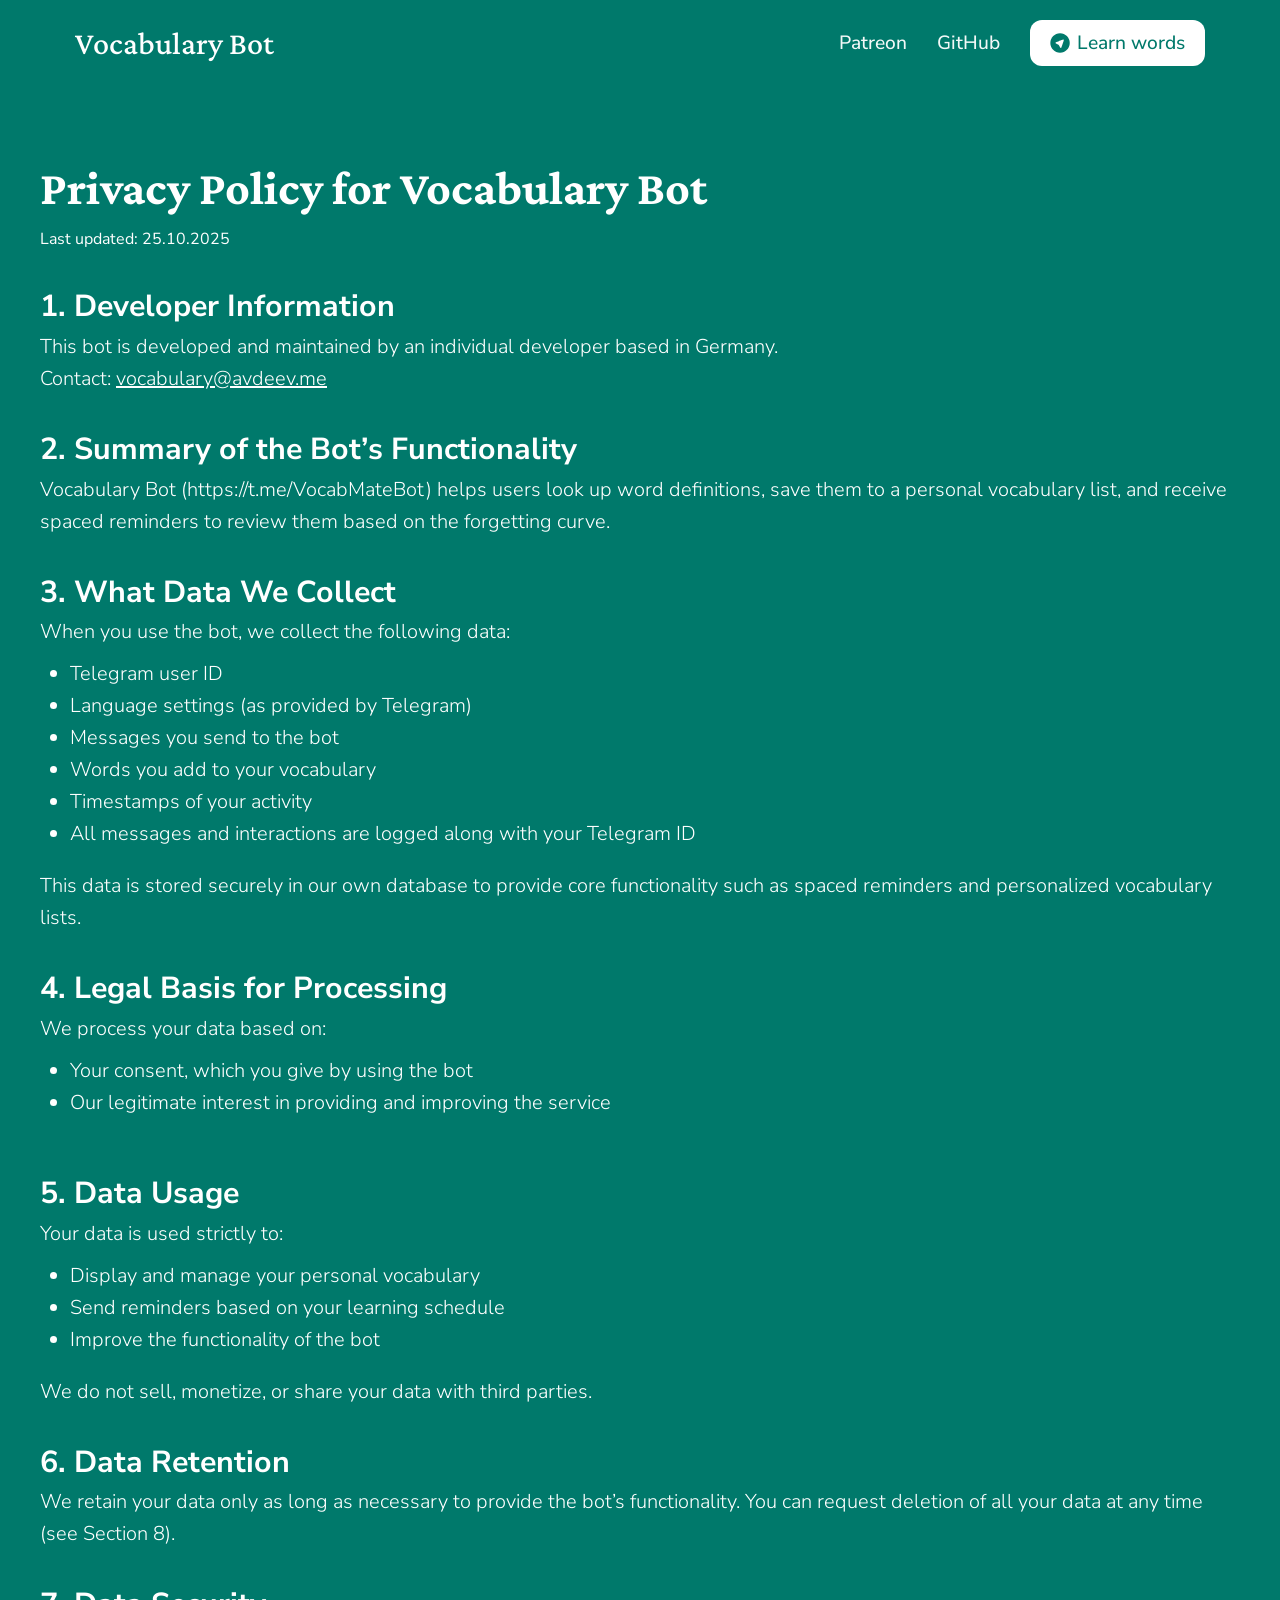
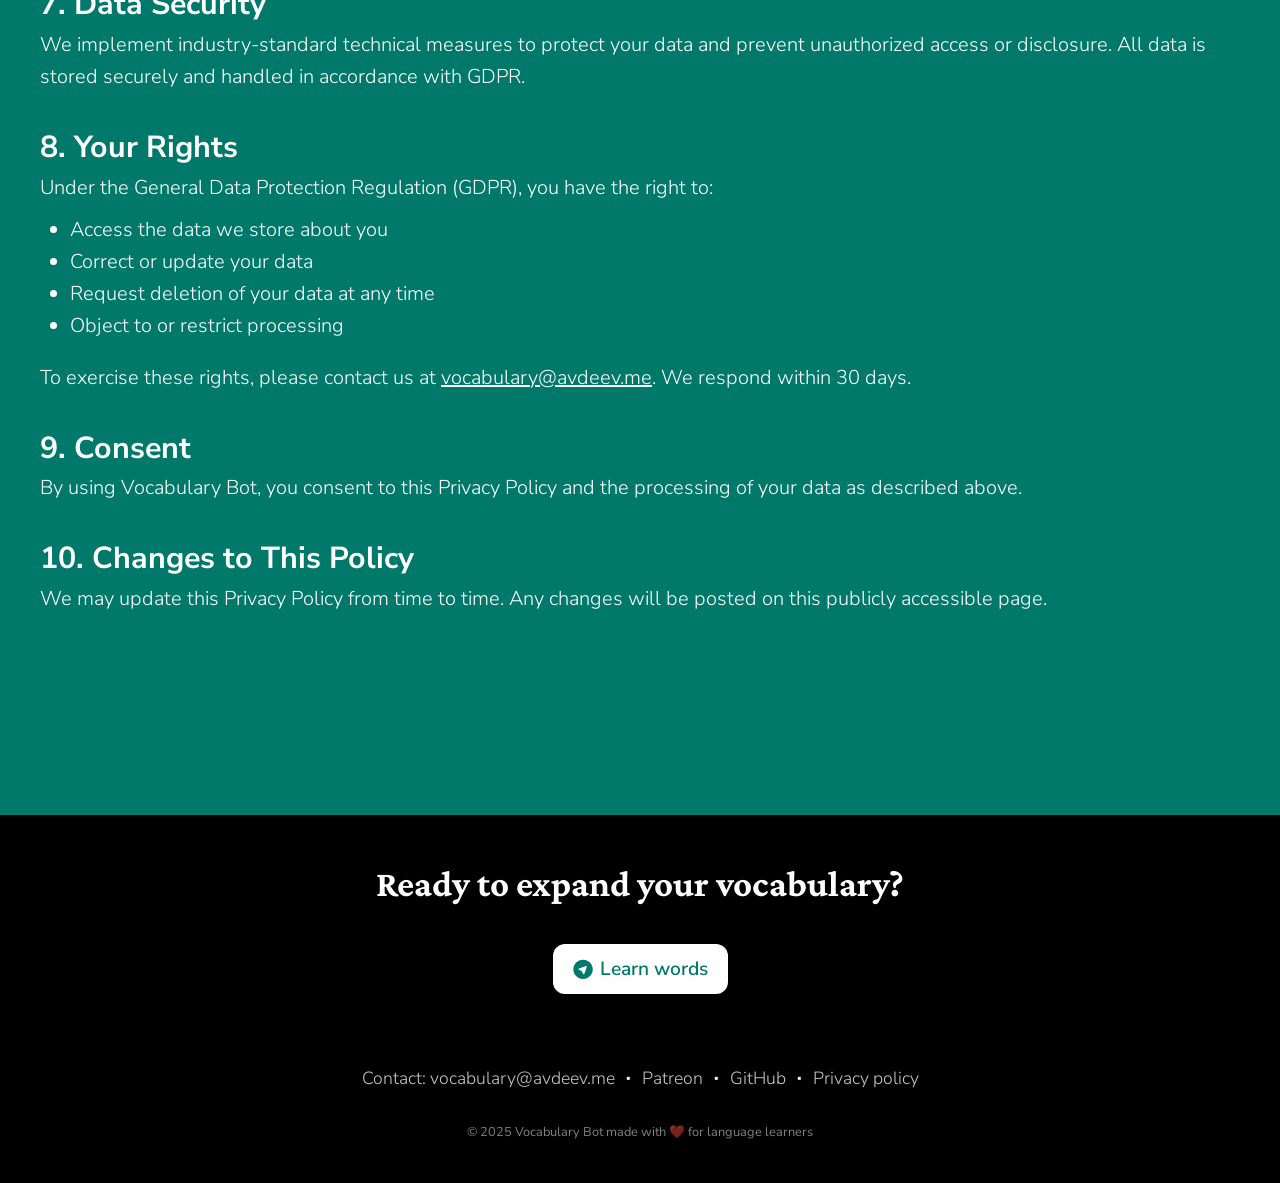
==== src/web/policy.html @ a7b0a9c4 "New landing page" ====
<!DOCTYPE html>
<html lang="en">
<head>
    <meta charset="UTF-8">
    <meta name="viewport" content="width=device-width, initial-scale=1.0">
    <title>Privacy policy – Vocabulary Bot</title>

    <link rel="icon" href="https://avdeev.me/static/icons/vocabulary.svg" type="image/svg+xml">
    <link rel="preconnect" href="https://fonts.googleapis.com">
    <link rel="preconnect" href="https://fonts.gstatic.com" crossorigin>
    <link href="https://fonts.googleapis.com/css2?family=Crimson+Pro:ital,wght@0,200..900;1,200..900&family=Nunito+Sans:ital,opsz,wght@0,6..12,200..1000;1,6..12,200..1000&display=swap" rel="stylesheet">
    <link rel="stylesheet" href="static/styles.css">
</head>
<body>
    <!-- Navigation -->
    <nav class="navbar">
        <div class="logo">
            <a href="/vocabulary">Vocabulary Bot</a>
        </div>
        <div class="nav-links">
            <a href="https://www.patreon.com/c/vocabmatebot/membership" target="_blank">Patreon</a>
            <a href="https://github.com/nickavdeev/vocabulary" target="_blank">GitHub</a>
            <a href="https://t.me/VocabMateBot" target="_blank" class="learn-words-btn">
                <svg width="20px" viewBox="0 0 75 75" fill="none" xmlns="http://www.w3.org/2000/svg">
                    <path d="M74.0369 37.4724C74.0369 57.5738 57.7414 73.8693 37.64 73.8693C17.5385 73.8693 1.24302 57.5738 1.24302 37.4724C1.24302 17.3709 17.5385 1.07544 37.64 1.07544C57.7414 1.07544 74.0369 17.3709 74.0369 37.4724Z" fill="#00796B"/>
                    <path d="M45.6774 45.7869C46.7972 42.7265 50.8973 31.0879 51.5556 28.0354C52.2999 24.5841 50.7418 24.2471 47.1978 25.4047C43.6539 26.5623 34.5653 29.9309 33.0356 30.4739C31.5059 31.0168 24.0586 33.5198 22.5146 34.2667C19.3609 35.9582 20.8951 38.5397 24.4206 39.8801C34.958 44.9381 31.9659 42.3607 36.6703 51.7198C37.6385 54.1107 39.9213 58.1832 42.1077 55.1048C43.2571 53.3539 44.7968 48.1936 45.6774 45.7869Z" fill="white"/>
                </svg>
                Learn words
            </a>
        </div>
    </nav>

    <!-- Main Content -->
    <div class="container policy">
        <h1>Privacy Policy for Vocabulary Bot</h1>
        <span>Last updated: 25.10.2025</span>

        <h2>1. Developer Information</h2>
        <p>This bot is developed and maintained by an individual developer based in Germany.
            <br>Contact: <a href="mailto:vocabulary@avdeev.me" target="_blank">vocabulary@avdeev.me</a>
        </p>

        <h2>2. Summary of the Bot’s Functionality</h2>
        <p>Vocabulary Bot (https://t.me/VocabMateBot) helps users look up word definitions, save them to a personal vocabulary list, and receive spaced reminders to review them based on the forgetting curve.</p>

        <h2>3. What Data We Collect</h2>
        <p>When you use the bot, we collect the following data:</p>
        <ul>
            <li>Telegram user ID</li>
            <li>Language settings (as provided by Telegram)</li>
            <li>Messages you send to the bot</li>
            <li>Words you add to your vocabulary</li>
            <li>Timestamps of your activity</li>
            <li>All messages and interactions are logged along with your Telegram ID</li>
        </ul>
        <p>This data is stored securely in our own database to provide core functionality such as spaced reminders and personalized vocabulary lists.</p>

        <h2>4. Legal Basis for Processing</h2>
        <p>We process your data based on:</p>
        <ul>
            <li>Your consent, which you give by using the bot</li>
            <li>Our legitimate interest in providing and improving the service</li>
        </ul>

        <h2>5. Data Usage</h2>
        <p>Your data is used strictly to:</p>
        <ul>
            <li>Display and manage your personal vocabulary</li>
            <li>Send reminders based on your learning schedule</li>
            <li>Improve the functionality of the bot</li>
        </ul>
        <p>We do not sell, monetize, or share your data with third parties.</p>

        <h2>6. Data Retention</h2>
        <p>We retain your data only as long as necessary to provide the bot’s functionality.
        You can request deletion of all your data at any time (see Section 8).</p>

        <h2>7. Data Security</h2>
        <p>We implement industry-standard technical measures to protect your data and prevent unauthorized access or disclosure. All data is stored securely and handled in accordance with GDPR.</p>

        <h2>8. Your Rights</h2>
        <p>Under the General Data Protection Regulation (GDPR), you have the right to:</p>
        <ul>
            <li>Access the data we store about you</li>
            <li>Correct or update your data</li>
            <li>Request deletion of your data at any time</li>
            <li>Object to or restrict processing</li>
        </ul>
        <p>To exercise these rights, please contact us at <a href="mailto:vocabulary@avdeev.me" target="_blank">vocabulary@avdeev.me</a>. We respond within 30 days.</p>

        <h2>9. Consent</h2>
        <p>By using Vocabulary Bot, you consent to this Privacy Policy and the processing of your data as described above.</p>

        <h2>10. Changes to This Policy</h2>
        <p>We may update this Privacy Policy from time to time. Any changes will be posted on this publicly accessible page.</p>
    </div>

    <!-- Footer -->
    <div class="footer">
        <div class="container">
            <h2 class="footer-cta">Ready to expand your vocabulary?</h2>
            <div>
                <a href="https://t.me/VocabMateBot" target="_blank" class="learn-words-btn">
                    <svg width="20px" viewBox="0 0 75 75" fill="none" xmlns="http://www.w3.org/2000/svg">
                        <path d="M74.0369 37.4724C74.0369 57.5738 57.7414 73.8693 37.64 73.8693C17.5385 73.8693 1.24302 57.5738 1.24302 37.4724C1.24302 17.3709 17.5385 1.07544 37.64 1.07544C57.7414 1.07544 74.0369 17.3709 74.0369 37.4724Z" fill="#00796B"/>
                        <path d="M45.6774 45.7869C46.7972 42.7265 50.8973 31.0879 51.5556 28.0354C52.2999 24.5841 50.7418 24.2471 47.1978 25.4047C43.6539 26.5623 34.5653 29.9309 33.0356 30.4739C31.5059 31.0168 24.0586 33.5198 22.5146 34.2667C19.3609 35.9582 20.8951 38.5397 24.4206 39.8801C34.958 44.9381 31.9659 42.3607 36.6703 51.7198C37.6385 54.1107 39.9213 58.1832 42.1077 55.1048C43.2571 53.3539 44.7968 48.1936 45.6774 45.7869Z" fill="white"/>
                    </svg>
                    Learn words
                </a>
            </div>

            <div class="footer-links">
                <a href="mailto:vocabulary@avdeev.me" target="_blank">Contact: vocabulary@avdeev.me</a>
                <span>·</span>
                <a href="https://www.patreon.com/c/vocabmatebot/membership" target="_blank">Patreon</a>
                <span>·</span>
                <a href="https://github.com/nickavdeev/vocabulary" target="_blank">GitHub</a>
                <span>·</span>
                <a href="/vocabulary/policy" target="_blank">Privacy policy</a>
            </div>

            <p class="copyright">
                © 2025 Vocabulary Bot made with ❤️ for language learners
            </p>
        </div>
    </div>
</body>
</html>
---- src/web/static/styles.css ----
:root {
    --main: #00796B;
    --primary-font-family: "Crimson Pro";
    --secondary-font-family: "Nunito Sans";
}

* {
    margin: 0;
    padding: 0;
    box-sizing: border-box;
    outline: none;
}

body {
    background: var(--main);
}

.container {
    line-height: 1.6;
    color: white;
    z-index: 1;
}

h1 {
    font-family: var(--primary-font-family), sans-serif;
}

/* Navigation Styles */
.navbar {
    background: var(--main);
    color: white;
    display: flex;
    justify-content: space-between;
    align-items: center;
    margin: 0 auto;
    padding: 20px 75px;
    z-index: 10;
    position: fixed;
    width: 100%;
    top: 0;
}

.logo {
    font-size: 2rem;
    font-weight: 500;
    font-family: var(--primary-font-family), sans-serif;
}

.logo a {
    text-decoration: none;
    color: white;
}

.nav-links {
    display: flex;
    font-family: var(--secondary-font-family), serif;
    gap: 30px;
    font-size: 1.2rem;
    align-items: center;
}

.nav-links a {
    color: rgba(255,255,255,0.95);
    text-decoration: none;
    font-weight: 500;
    transition: color 0.3s ease;
}

.nav-links a:hover {
    color: rgba(255, 255, 255, 0.8);
}

.nav-links .learn-words-btn {
    color: var(--main);
    transition: color 0.3s ease;
}
.nav-links .learn-words-btn:hover {
    color: var(--main);
}

.learn-words-btn {
    background: white;
    font-family: var(--secondary-font-family), serif;
    padding: 10px 20px 10px;
    border-radius: 12px;
    color: var(--main);
    font-size: 1.2rem;
    font-weight: 600;
    border: none;
    transition-duration: 0.2s;
    text-decoration: none;
    display: flex;
    max-width: fit-content;
    gap: 7px;
}

.learn-words-btn:hover {
    background: #f6f6f6;
    color: var(--main);
    cursor: pointer;
}

/* Hero Section */
.hero-section {
    background: var(--main);
    min-height: 100vh;
    padding: 10px 20px;
    position: relative;
    overflow: hidden;
}

.hero-section::before {
    content: '';
    position: absolute;
    top: 0;
    left: 0;
    right: 0;
    bottom: 0;
    background: var(--main);
}

.hero-content {
    max-width: 1200px;
    margin: 30px auto 0;
    display: grid;
    grid-template-columns: 1fr 1fr;
    gap: 20px;
    align-items: center;
    padding: 90px 0 20px 0;
    position: relative;
    z-index: 1;
}

.hero-text h1 {
    font-size: 4rem;
    font-weight: bold;
    line-height: 4.6rem;
    margin-bottom: 10px;
}

.hero-text p {
    font-size: 2.4rem;
    font-family: var(--primary-font-family), sans-serif;
    margin-bottom: 80px;
}

.phone-mockup {
    background: rgba(0, 0, 0, 0.3);
    border-radius: 25px;
    padding: 10px;
    max-width: 320px;
    margin: 0 auto;
    box-shadow: 0 20px 60px rgba(0,0,0,0.3);
}

.phone-mockup video {
    border-radius: 15px;
}

/* How It Works Section */
.how-it-works {
    background: var(--main);
    padding: 0 20px;
    text-align: center;
}

.container {
    max-width: 1200px;
    margin: 0 auto;
    width: 100%;
    font-family: var(--secondary-font-family), serif;
}

.how-it-works-title {
    font-size: 4rem;
    font-family: var(--primary-font-family), sans-serif;
    font-weight: bold;
}

.how-it-works-subtitle {
    font-size: 2rem;
    opacity: 0.9;
    margin-bottom: 80px;
}

.features-grid {
    display: grid;
    grid-template-columns: repeat(auto-fit, minmax(250px, 1fr));
    gap: 60px;
    margin-bottom: 100px;
}

.feature {
    text-align: center;
}

.feature-icon {
    width: 100px;
    height: 100px;
    display: flex;
    align-items: center;
    justify-content: center;
    margin: 0 auto 30px;
    font-size: 6rem;
    backdrop-filter: blur(10px);
}

.feature h3 {
    font-size: 2rem;
    font-weight: bold;
    margin-bottom: 10px;
}

.feature p {
    opacity: 0.9;
    font-weight: 300;
    font-size: 1.4rem;
}

/* Science Section */
.science-section {
    text-align: left;
    width: 100%;
    padding: 0 20px;
}

.science-title {
    font-size: 4rem;
    font-weight: bold;
    font-family: var(--primary-font-family), sans-serif;
}

.science-text {
    font-weight: 300;
    font-size: 1.4rem;
    opacity: 0.9;
    max-width: 800px;
}

.science-text a {
    color: white;
    transition-duration: 0.2s;
}

.forgetting-curve {
    padding: 20px 0;
    backdrop-filter: blur(10px);
    position: relative;
}

.chart-explanation {
    text-align: right;
    font-weight: 300;
    font-size: 1.4rem;
    opacity: 0.9;
    position: absolute;
    max-width: 600px;
    right: 0;
}

/* Policy Page Styles */
.policy {
    padding-top: 150px;
}

.policy h1 {
    font-size: 3rem;
}

.policy a {
    color: white;
}

.policy h2 {
    font-size: 1.9rem;
    padding-top: 30px;
}

.policy p, .policy ul {
    font-size: 1.25rem;
    font-weight: 300;
}

.policy ul {
    padding-left: 30px;
    padding-bottom: 20px;
    padding-top: 10px;
}

/* Footer */
.footer {
    font-family: var(--secondary-font-family), serif;
    background: #000;
    margin-top: 200px;
    padding: 40px 20px 40px;
    text-align: center;
}

.footer-cta {
    font-size: 2.3rem;
    font-weight: bold;
    margin-bottom: 30px;
    font-family: var(--primary-font-family), sans-serif;
}

.footer .container {
    display: flex;
    justify-content: center;
    flex-direction: column;
}

.footer .container div {
    width: 100%;
    text-align: center;
    display: flex;
    justify-content: center;
}

.footer-links {
    display: flex;
    justify-content: center;
    gap: 10px;
    margin-top: 60px;
    margin-bottom: 20px;
    flex-wrap: wrap;
}

.footer-links a {
    text-decoration: none;
    font-size: 1.1rem;
    font-weight: 300;
    line-height: 3rem;
    color: rgba(255, 255, 255, 0.78);
}

.footer-links span {
    font-size: 1.8rem;
}

.footer-links a:hover {
    color: white;
}

.copyright {
    font-size: .8rem;
    opacity: 0.5;
}

/* Mobile Responsive */
@media (max-width: 768px) {
    .navbar {
        text-align: center;
        display: flex;
        justify-content: center;
    }

    .hero-content {
        grid-template-columns: 1fr;
        gap: 40px;
        text-align: center;
    }

    .hero-text {
        display: flex;
        flex-direction: column;
    }

    .hero-text div {
        display: flex;
        justify-content: center;
    }

    .hero-text h1 {
        font-size: 2.5rem;
        line-height: 3.2rem;
    }

    .hero-text p {
        font-size: 2rem;
    }

    .phone-mockup {
        box-shadow: none;
    }

    .how-it-works-title {
        line-height: 4rem;
        padding-top: 40px;
    }

    .how-it-works-subtitle {
        font-size: 1.5rem;
        line-height: 2rem;
        padding-top: 20px;
        font-weight: 300;
    }

    .features-grid {
        gap: 40px;
    }

    .nav-links {
        gap: 15px;
    }

    .nav-links a {
        display: none;
    }

    .science-title {
        line-height: 4rem;
        padding-bottom: 20px;
    }

    .forgetting-curve {
        display: none;
    }

    .chart-explanation {
        padding: 20px;
        text-align: left;
    }

    .footer-links {
        gap: 5px;
        flex-direction: column;
    }

    .footer-links span {
        display: none;
    }

    /* Policy page mobile styles */
    .policy {
        padding-left: 20px;
        padding-right: 20px;
    }

    .policy h1 {
        font-size: 2.5rem;
        line-height: 3rem;
    }
}
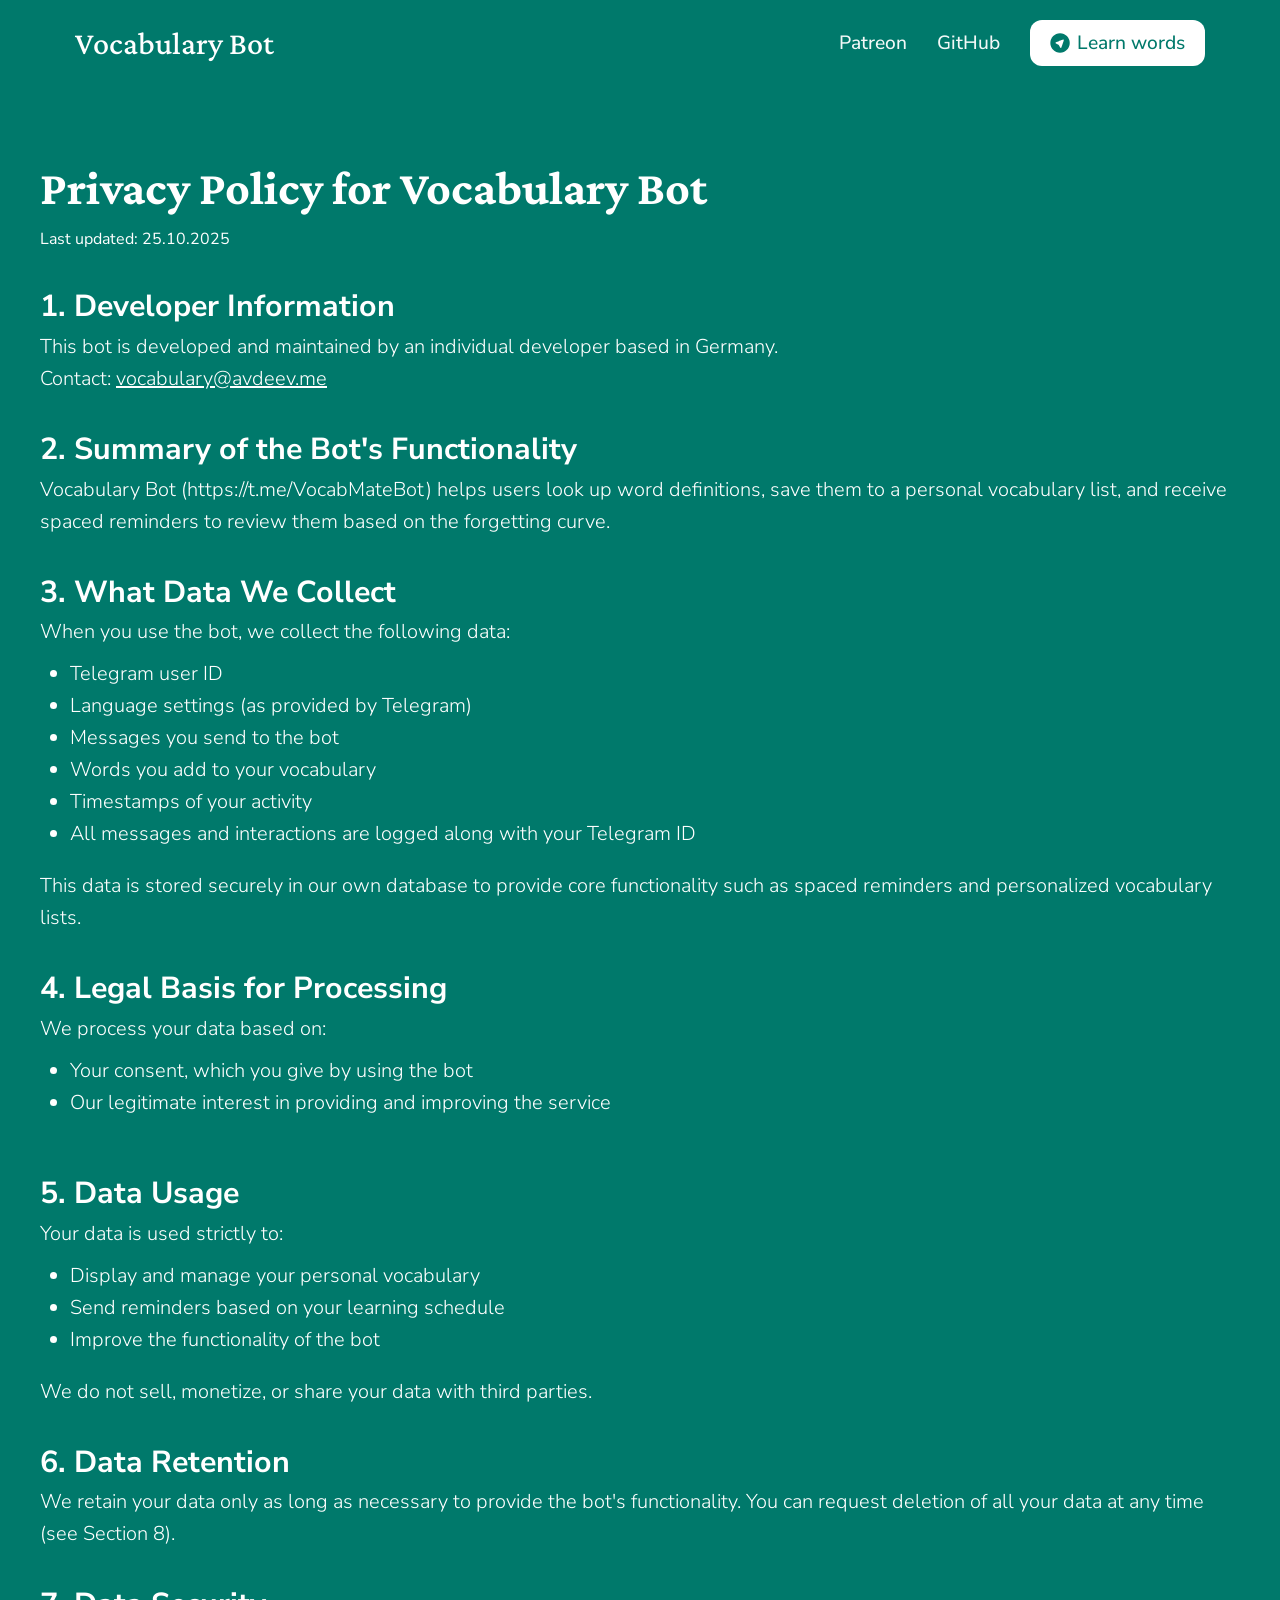
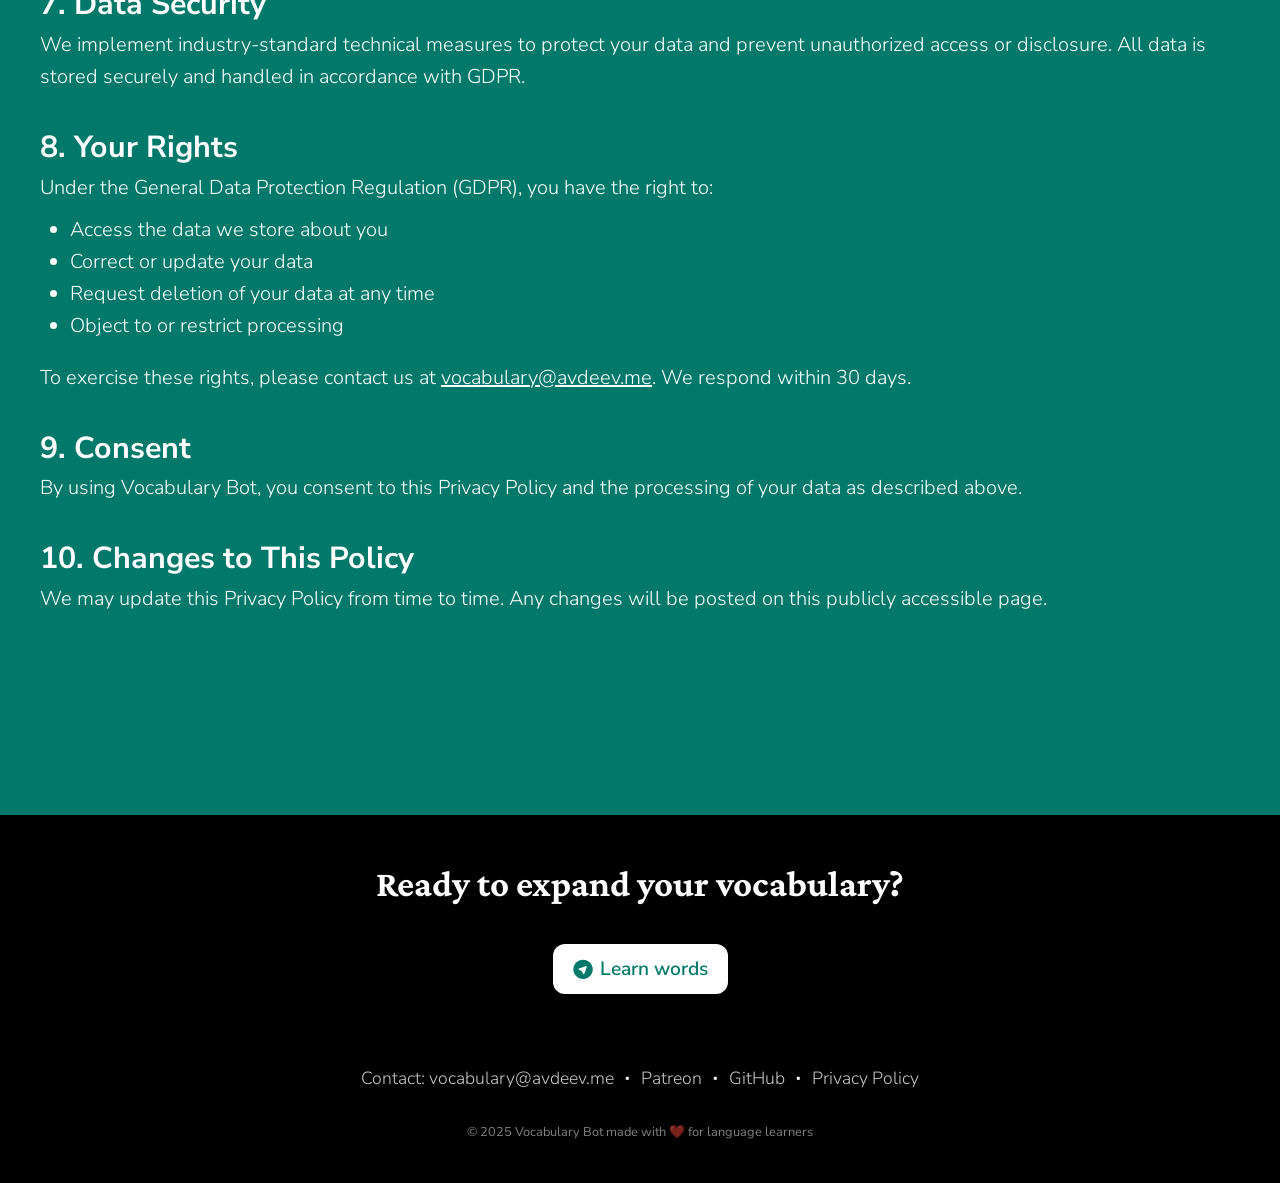
==== commit 9aafb3a6: "Add link preview" ====
--- a/src/web/policy.html
+++ b/src/web/policy.html
@@ -3,13 +3,69 @@
 <head>
     <meta charset="UTF-8">
     <meta name="viewport" content="width=device-width, initial-scale=1.0">
-    <title>Privacy policy – Vocabulary Bot</title>
+    <title>Privacy Policy – Vocabulary Bot</title>
+    <meta name="description" content="Privacy Policy for Vocabulary Bot - Learn how we collect, use, and protect your data in accordance with GDPR.">
+    <meta name="keywords" content="privacy policy, vocabulary bot, data protection, GDPR, privacy rights, telegram bot">
+    <meta name="author" content="Vocabulary Bot">
+    <meta name="robots" content="index, follow">
+
+    <!-- Open Graph / Facebook -->
+    <meta property="og:type" content="website">
+    <meta property="og:url" content="https://avdeev.me/vocabulary/policy">
+    <meta property="og:title" content="Privacy Policy – Vocabulary Bot">
+    <meta property="og:description" content="Privacy Policy for Vocabulary Bot - Learn how we collect, use, and protect your data in accordance with GDPR.">
+    <meta property="og:image" content="static/preview.png">
+    <meta property="og:image:width" content="1200">
+    <meta property="og:image:height" content="630">
+    <meta property="og:image:alt" content="Vocabulary Bot Privacy Policy - Data protection and GDPR compliance">
+    <meta property="og:locale" content="en_US">
+    <meta property="og:site_name" content="Vocabulary Bot">
+
+    <!-- Twitter Card -->
+    <meta name="twitter:card" content="summary_large_image">
+    <meta name="twitter:url" content="https://avdeev.me/vocabulary/policy">
+    <meta name="twitter:title" content="Privacy Policy – Vocabulary Bot">
+    <meta name="twitter:description" content="Privacy Policy for Vocabulary Bot - Learn how we collect, use, and protect your data in accordance with GDPR.">
+    <meta name="twitter:image" content="static/preview.png">
+    <meta name="twitter:image:alt" content="Vocabulary Bot Privacy Policy - Data protection and GDPR compliance">
+
+    <!-- Additional SEO -->
+    <link rel="canonical" href="https://avdeev.me/vocabulary/policy">
+    <meta name="theme-color" content="#00796B">
 
     <link rel="icon" href="https://avdeev.me/static/icons/vocabulary.svg" type="image/svg+xml">
     <link rel="preconnect" href="https://fonts.googleapis.com">
     <link rel="preconnect" href="https://fonts.gstatic.com" crossorigin>
     <link href="https://fonts.googleapis.com/css2?family=Crimson+Pro:ital,wght@0,200..900;1,200..900&family=Nunito+Sans:ital,opsz,wght@0,6..12,200..1000;1,6..12,200..1000&display=swap" rel="stylesheet">
     <link rel="stylesheet" href="static/styles.css">
+
+    <!-- Structured Data / JSON-LD -->
+    <script type="application/ld+json">
+    {
+        "@context": "https://schema.org",
+        "@type": "WebPage",
+        "name": "Privacy Policy – Vocabulary Bot",
+        "description": "Privacy Policy for Vocabulary Bot - Learn how we collect, use, and protect your data in accordance with GDPR.",
+        "url": "https://avdeev.me/vocabulary/policy",
+        "isPartOf": {
+            "@type": "WebSite",
+            "name": "Vocabulary Bot",
+            "url": "https://avdeev.me/vocabulary/"
+        },
+        "about": {
+            "@type": "Thing",
+            "name": "Privacy Policy",
+            "description": "Legal document describing data collection and privacy practices"
+        },
+        "dateModified": "2025-10-25",
+        "inLanguage": "en-US",
+        "publisher": {
+            "@type": "Organization",
+            "name": "Vocabulary Bot",
+            "url": "https://avdeev.me/vocabulary/"
+        }
+    }
+    </script>
 </head>
 <body>
     <!-- Navigation -->
@@ -40,7 +96,7 @@
             <br>Contact: <a href="mailto:vocabulary@avdeev.me" target="_blank">vocabulary@avdeev.me</a>
         </p>
 
-        <h2>2. Summary of the Bot’s Functionality</h2>
+        <h2>2. Summary of the Bot's Functionality</h2>
         <p>Vocabulary Bot (https://t.me/VocabMateBot) helps users look up word definitions, save them to a personal vocabulary list, and receive spaced reminders to review them based on the forgetting curve.</p>
 
         <h2>3. What Data We Collect</h2>
@@ -72,7 +128,7 @@
         <p>We do not sell, monetize, or share your data with third parties.</p>
 
         <h2>6. Data Retention</h2>
-        <p>We retain your data only as long as necessary to provide the bot’s functionality.
+        <p>We retain your data only as long as necessary to provide the bot's functionality.
         You can request deletion of all your data at any time (see Section 8).</p>
 
         <h2>7. Data Security</h2>
@@ -116,7 +172,7 @@
                 <span>·</span>
                 <a href="https://github.com/nickavdeev/vocabulary" target="_blank">GitHub</a>
                 <span>·</span>
-                <a href="/vocabulary/policy" target="_blank">Privacy policy</a>
+                <a href="/vocabulary/policy">Privacy Policy</a>
             </div>
 
             <p class="copyright">
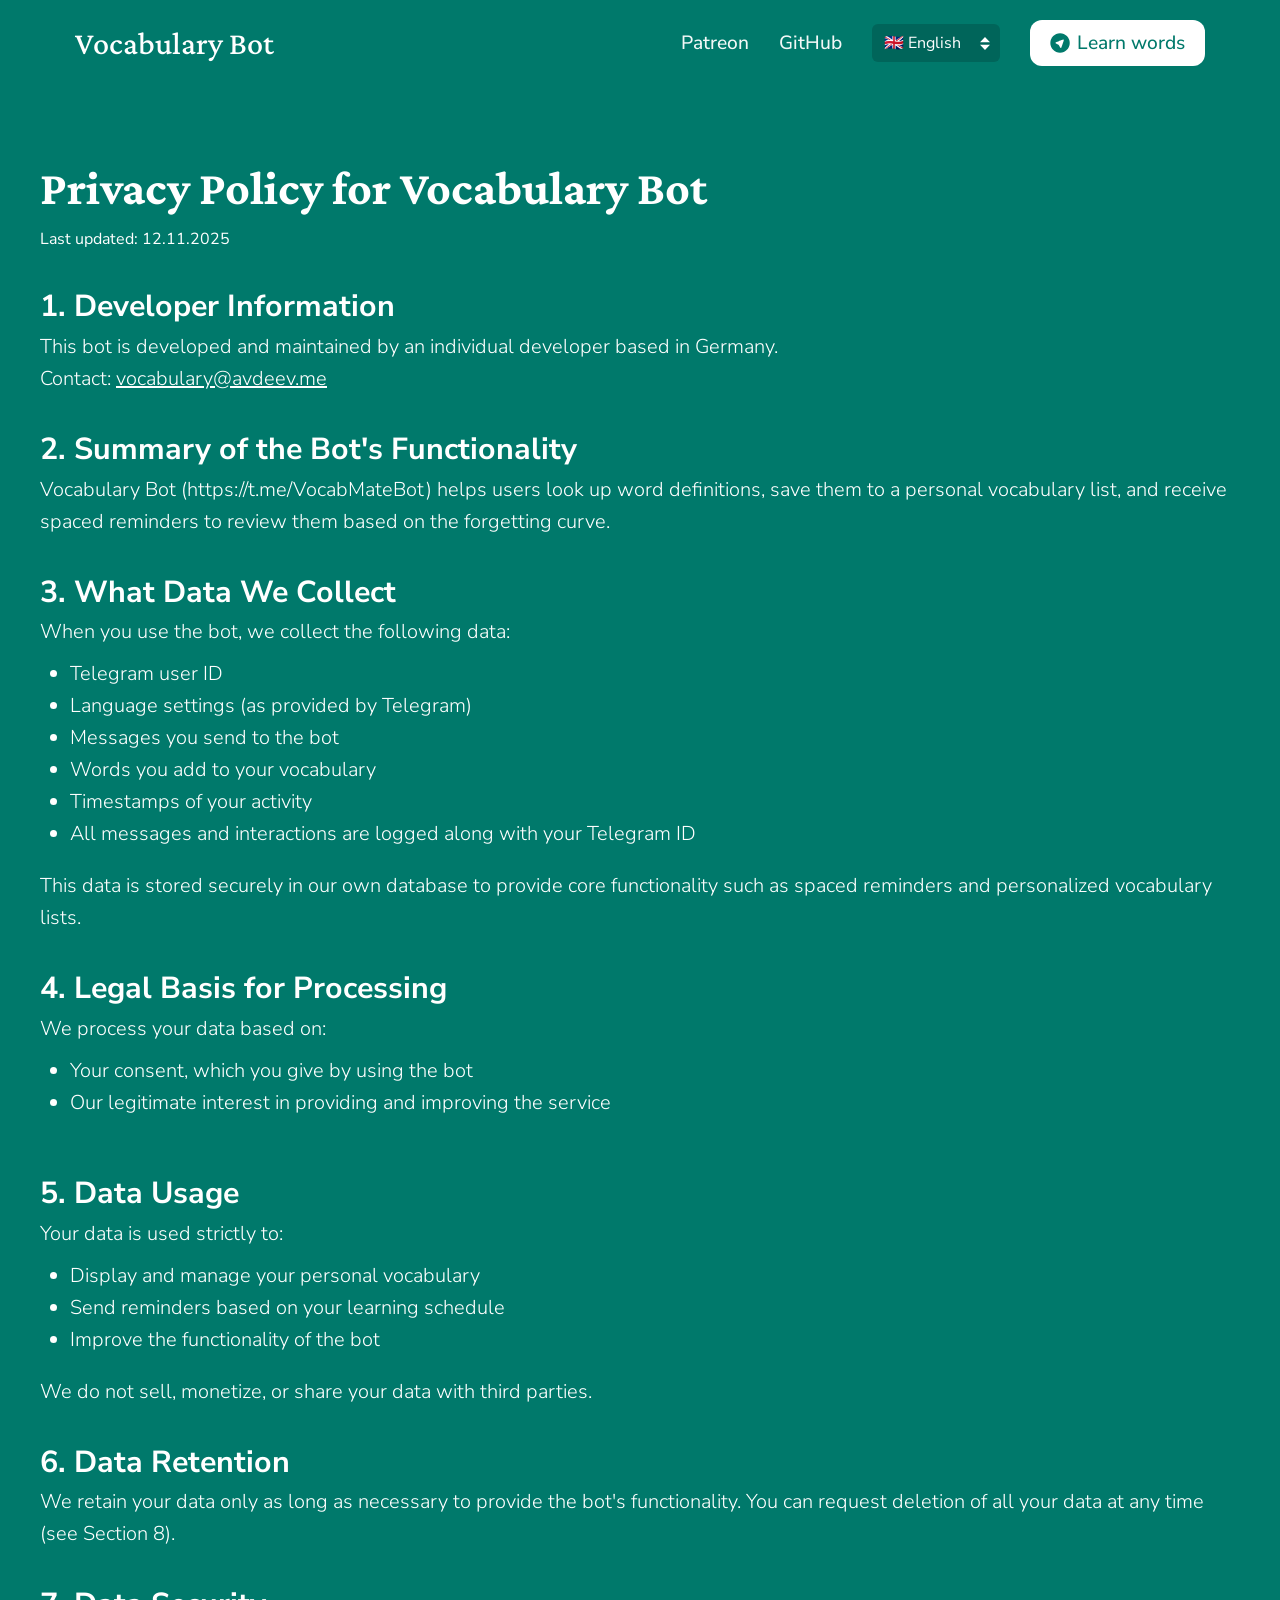
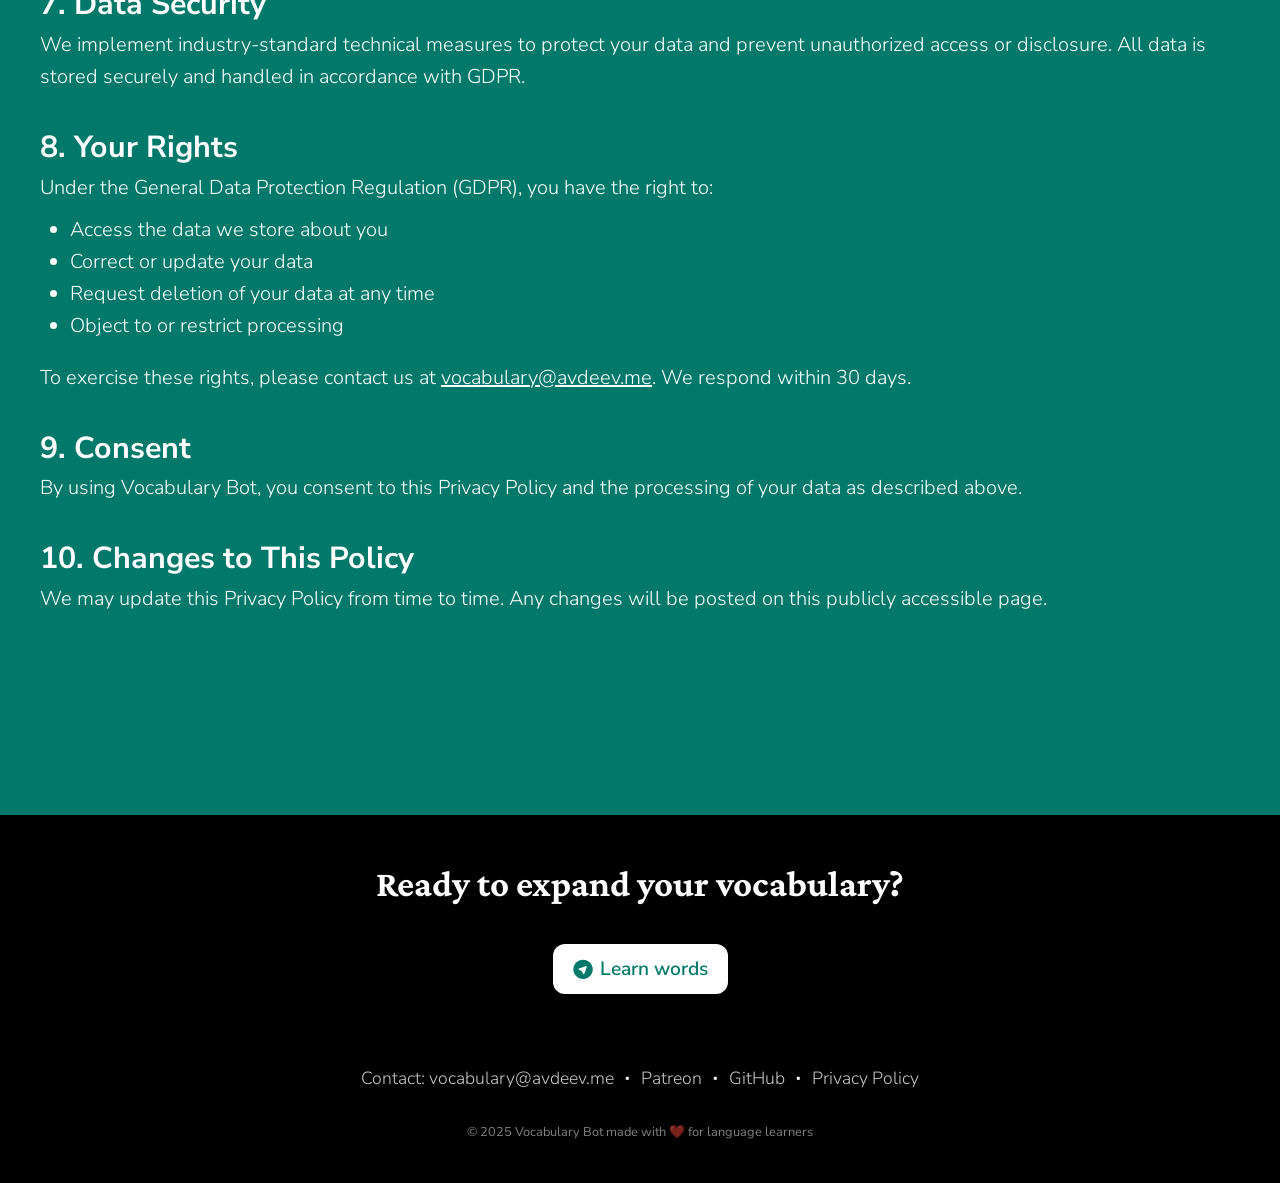
==== commit e38a96a8: "Add language selector" ====
--- a/src/web/policy.html
+++ b/src/web/policy.html
@@ -1,184 +1,482 @@
-<!DOCTYPE html>
+<!doctype html>
 <html lang="en">
-<head>
-    <meta charset="UTF-8">
-    <meta name="viewport" content="width=device-width, initial-scale=1.0">
+  <head>
+    <meta charset="UTF-8" />
+    <meta name="viewport" content="width=device-width, initial-scale=1.0" />
     <title>Privacy Policy – Vocabulary Bot</title>
-    <meta name="description" content="Privacy Policy for Vocabulary Bot - Learn how we collect, use, and protect your data in accordance with GDPR.">
-    <meta name="keywords" content="privacy policy, vocabulary bot, data protection, GDPR, privacy rights, telegram bot">
-    <meta name="author" content="Vocabulary Bot">
-    <meta name="robots" content="index, follow">
+    <meta
+      name="description"
+      content="Privacy Policy for Vocabulary Bot - Learn how we collect, use, and protect your data in accordance with GDPR."
+    />
+    <meta
+      name="keywords"
+      content="privacy policy, vocabulary bot, data protection, GDPR, privacy rights, telegram bot"
+    />
+    <meta name="author" content="Vocabulary Bot" />
+    <meta name="robots" content="index, follow" />
 
     <!-- Open Graph / Facebook -->
-    <meta property="og:type" content="website">
-    <meta property="og:url" content="https://avdeev.me/vocabulary/policy">
-    <meta property="og:title" content="Privacy Policy – Vocabulary Bot">
-    <meta property="og:description" content="Privacy Policy for Vocabulary Bot - Learn how we collect, use, and protect your data in accordance with GDPR.">
-    <meta property="og:image" content="static/preview.png">
-    <meta property="og:image:width" content="1200">
-    <meta property="og:image:height" content="630">
-    <meta property="og:image:alt" content="Vocabulary Bot Privacy Policy - Data protection and GDPR compliance">
-    <meta property="og:locale" content="en_US">
-    <meta property="og:site_name" content="Vocabulary Bot">
+    <meta property="og:type" content="website" />
+    <meta property="og:url" content="https://avdeev.me/vocabulary/policy" />
+    <meta property="og:title" content="Privacy Policy – Vocabulary Bot" />
+    <meta
+      property="og:description"
+      content="Privacy Policy for Vocabulary Bot - Learn how we collect, use, and protect your data in accordance with GDPR."
+    />
+    <meta property="og:image" content="static/preview.png" />
+    <meta property="og:image:width" content="1200" />
+    <meta property="og:image:height" content="630" />
+    <meta
+      property="og:image:alt"
+      content="Vocabulary Bot Privacy Policy - Data protection and GDPR compliance"
+    />
+    <meta property="og:locale" content="en_US" />
+    <meta property="og:site_name" content="Vocabulary Bot" />
 
     <!-- Twitter Card -->
-    <meta name="twitter:card" content="summary_large_image">
-    <meta name="twitter:url" content="https://avdeev.me/vocabulary/policy">
-    <meta name="twitter:title" content="Privacy Policy – Vocabulary Bot">
-    <meta name="twitter:description" content="Privacy Policy for Vocabulary Bot - Learn how we collect, use, and protect your data in accordance with GDPR.">
-    <meta name="twitter:image" content="static/preview.png">
-    <meta name="twitter:image:alt" content="Vocabulary Bot Privacy Policy - Data protection and GDPR compliance">
+    <meta name="twitter:card" content="summary_large_image" />
+    <meta name="twitter:url" content="https://avdeev.me/vocabulary/policy" />
+    <meta name="twitter:title" content="Privacy Policy – Vocabulary Bot" />
+    <meta
+      name="twitter:description"
+      content="Privacy Policy for Vocabulary Bot - Learn how we collect, use, and protect your data in accordance with GDPR."
+    />
+    <meta name="twitter:image" content="static/preview.png" />
+    <meta
+      name="twitter:image:alt"
+      content="Vocabulary Bot Privacy Policy - Data protection and GDPR compliance"
+    />
 
     <!-- Additional SEO -->
-    <link rel="canonical" href="https://avdeev.me/vocabulary/policy">
-    <meta name="theme-color" content="#00796B">
-
-    <link rel="icon" href="https://avdeev.me/static/icons/vocabulary.svg" type="image/svg+xml">
-    <link rel="preconnect" href="https://fonts.googleapis.com">
-    <link rel="preconnect" href="https://fonts.gstatic.com" crossorigin>
-    <link href="https://fonts.googleapis.com/css2?family=Crimson+Pro:ital,wght@0,200..900;1,200..900&family=Nunito+Sans:ital,opsz,wght@0,6..12,200..1000;1,6..12,200..1000&display=swap" rel="stylesheet">
-    <link rel="stylesheet" href="static/styles.css">
+    <link rel="canonical" href="https://avdeev.me/vocabulary/policy" />
+    <meta name="theme-color" content="#00796B" />
+
+    <link
+      rel="icon"
+      href="https://avdeev.me/static/icons/vocabulary.svg"
+      type="image/svg+xml"
+    />
+    <link rel="preconnect" href="https://fonts.googleapis.com" />
+    <link rel="preconnect" href="https://fonts.gstatic.com" crossorigin />
+    <link
+      href="https://fonts.googleapis.com/css2?family=Crimson+Pro:ital,wght@0,200..900;1,200..900&family=Nunito+Sans:ital,opsz,wght@0,6..12,200..1000;1,6..12,200..1000&display=swap"
+      rel="stylesheet"
+    />
+    <link rel="stylesheet" href="static/styles.css" />
+    <script type="text/javascript" src="js/common.js"></script>
 
     <!-- Structured Data / JSON-LD -->
     <script type="application/ld+json">
-    {
+      {
         "@context": "https://schema.org",
         "@type": "WebPage",
         "name": "Privacy Policy – Vocabulary Bot",
         "description": "Privacy Policy for Vocabulary Bot - Learn how we collect, use, and protect your data in accordance with GDPR.",
         "url": "https://avdeev.me/vocabulary/policy",
         "isPartOf": {
-            "@type": "WebSite",
-            "name": "Vocabulary Bot",
-            "url": "https://avdeev.me/vocabulary/"
+          "@type": "WebSite",
+          "name": "Vocabulary Bot",
+          "url": "https://avdeev.me/vocabulary/"
         },
         "about": {
-            "@type": "Thing",
-            "name": "Privacy Policy",
-            "description": "Legal document describing data collection and privacy practices"
+          "@type": "Thing",
+          "name": "Privacy Policy",
+          "description": "Legal document describing data collection and privacy practices"
         },
         "dateModified": "2025-10-25",
         "inLanguage": "en-US",
         "publisher": {
-            "@type": "Organization",
-            "name": "Vocabulary Bot",
-            "url": "https://avdeev.me/vocabulary/"
+          "@type": "Organization",
+          "name": "Vocabulary Bot",
+          "url": "https://avdeev.me/vocabulary/"
         }
-    }
+      }
     </script>
-</head>
-<body>
+  </head>
+  <body>
     <!-- Navigation -->
     <nav class="navbar">
-        <div class="logo">
-            <a href="/vocabulary">Vocabulary Bot</a>
-        </div>
-        <div class="nav-links">
-            <a href="https://www.patreon.com/c/vocabmatebot/membership" target="_blank">Patreon</a>
-            <a href="https://github.com/nickavdeev/vocabulary" target="_blank">GitHub</a>
-            <a href="https://t.me/VocabMateBot" target="_blank" class="learn-words-btn">
-                <svg width="20px" viewBox="0 0 75 75" fill="none" xmlns="http://www.w3.org/2000/svg">
-                    <path d="M74.0369 37.4724C74.0369 57.5738 57.7414 73.8693 37.64 73.8693C17.5385 73.8693 1.24302 57.5738 1.24302 37.4724C1.24302 17.3709 17.5385 1.07544 37.64 1.07544C57.7414 1.07544 74.0369 17.3709 74.0369 37.4724Z" fill="#00796B"/>
-                    <path d="M45.6774 45.7869C46.7972 42.7265 50.8973 31.0879 51.5556 28.0354C52.2999 24.5841 50.7418 24.2471 47.1978 25.4047C43.6539 26.5623 34.5653 29.9309 33.0356 30.4739C31.5059 31.0168 24.0586 33.5198 22.5146 34.2667C19.3609 35.9582 20.8951 38.5397 24.4206 39.8801C34.958 44.9381 31.9659 42.3607 36.6703 51.7198C37.6385 54.1107 39.9213 58.1832 42.1077 55.1048C43.2571 53.3539 44.7968 48.1936 45.6774 45.7869Z" fill="white"/>
-                </svg>
-                Learn words
-            </a>
-        </div>
+      <div class="logo">
+        <a href="/vocabulary" data-en="Vocabulary Bot" data-de="Vocabulary Bot"
+          >Vocabulary Bot</a
+        >
+      </div>
+      <div class="nav-links">
+        <a
+          href="https://www.patreon.com/c/vocabmatebot/membership"
+          target="_blank"
+          >Patreon</a
+        >
+        <a href="https://github.com/nickavdeev/vocabulary" target="_blank"
+          >GitHub</a
+        >
+        <select id="language-selector">
+          <option value="en">🇬🇧 English</option>
+          <option value="de">🇩🇪 Deutsch</option>
+        </select>
+        <a
+          href="https://t.me/VocabMateBot"
+          target="_blank"
+          class="learn-words-btn"
+        >
+          <svg
+            width="20px"
+            viewBox="0 0 75 75"
+            fill="none"
+            xmlns="http://www.w3.org/2000/svg"
+          >
+            <path
+              d="M74.0369 37.4724C74.0369 57.5738 57.7414 73.8693 37.64 73.8693C17.5385 73.8693 1.24302 57.5738 1.24302 37.4724C1.24302 17.3709 17.5385 1.07544 37.64 1.07544C57.7414 1.07544 74.0369 17.3709 74.0369 37.4724Z"
+              fill="#00796B"
+            />
+            <path
+              d="M45.6774 45.7869C46.7972 42.7265 50.8973 31.0879 51.5556 28.0354C52.2999 24.5841 50.7418 24.2471 47.1978 25.4047C43.6539 26.5623 34.5653 29.9309 33.0356 30.4739C31.5059 31.0168 24.0586 33.5198 22.5146 34.2667C19.3609 35.9582 20.8951 38.5397 24.4206 39.8801C34.958 44.9381 31.9659 42.3607 36.6703 51.7198C37.6385 54.1107 39.9213 58.1832 42.1077 55.1048C43.2571 53.3539 44.7968 48.1936 45.6774 45.7869Z"
+              fill="white"
+            />
+          </svg>
+          <span data-en="Learn words" data-de="Wörter lernen">Learn words</span>
+        </a>
+      </div>
     </nav>
 
     <!-- Main Content -->
     <div class="container policy">
-        <h1>Privacy Policy for Vocabulary Bot</h1>
-        <span>Last updated: 25.10.2025</span>
-
-        <h2>1. Developer Information</h2>
-        <p>This bot is developed and maintained by an individual developer based in Germany.
-            <br>Contact: <a href="mailto:vocabulary@avdeev.me" target="_blank">vocabulary@avdeev.me</a>
-        </p>
-
-        <h2>2. Summary of the Bot's Functionality</h2>
-        <p>Vocabulary Bot (https://t.me/VocabMateBot) helps users look up word definitions, save them to a personal vocabulary list, and receive spaced reminders to review them based on the forgetting curve.</p>
-
-        <h2>3. What Data We Collect</h2>
-        <p>When you use the bot, we collect the following data:</p>
-        <ul>
-            <li>Telegram user ID</li>
-            <li>Language settings (as provided by Telegram)</li>
-            <li>Messages you send to the bot</li>
-            <li>Words you add to your vocabulary</li>
-            <li>Timestamps of your activity</li>
-            <li>All messages and interactions are logged along with your Telegram ID</li>
-        </ul>
-        <p>This data is stored securely in our own database to provide core functionality such as spaced reminders and personalized vocabulary lists.</p>
-
-        <h2>4. Legal Basis for Processing</h2>
-        <p>We process your data based on:</p>
-        <ul>
-            <li>Your consent, which you give by using the bot</li>
-            <li>Our legitimate interest in providing and improving the service</li>
-        </ul>
-
-        <h2>5. Data Usage</h2>
-        <p>Your data is used strictly to:</p>
-        <ul>
-            <li>Display and manage your personal vocabulary</li>
-            <li>Send reminders based on your learning schedule</li>
-            <li>Improve the functionality of the bot</li>
-        </ul>
-        <p>We do not sell, monetize, or share your data with third parties.</p>
-
-        <h2>6. Data Retention</h2>
-        <p>We retain your data only as long as necessary to provide the bot's functionality.
-        You can request deletion of all your data at any time (see Section 8).</p>
-
-        <h2>7. Data Security</h2>
-        <p>We implement industry-standard technical measures to protect your data and prevent unauthorized access or disclosure. All data is stored securely and handled in accordance with GDPR.</p>
-
-        <h2>8. Your Rights</h2>
-        <p>Under the General Data Protection Regulation (GDPR), you have the right to:</p>
-        <ul>
-            <li>Access the data we store about you</li>
-            <li>Correct or update your data</li>
-            <li>Request deletion of your data at any time</li>
-            <li>Object to or restrict processing</li>
-        </ul>
-        <p>To exercise these rights, please contact us at <a href="mailto:vocabulary@avdeev.me" target="_blank">vocabulary@avdeev.me</a>. We respond within 30 days.</p>
-
-        <h2>9. Consent</h2>
-        <p>By using Vocabulary Bot, you consent to this Privacy Policy and the processing of your data as described above.</p>
-
-        <h2>10. Changes to This Policy</h2>
-        <p>We may update this Privacy Policy from time to time. Any changes will be posted on this publicly accessible page.</p>
+      <h1
+        data-en="Privacy Policy for Vocabulary Bot"
+        data-de="Datenschutzerklärung für Vocabulary Bot"
+      >
+        Privacy Policy for Vocabulary Bot
+      </h1>
+      <span
+        data-en="Last updated: 12.11.2025"
+        data-de="Letzte Aktualisierung: 12.11.2025"
+        >Last updated: 12.11.2025</span
+      >
+
+      <h2
+        data-en="1. Developer Information"
+        data-de="1. Informationen zum Entwickler"
+      >
+        1. Developer Information
+      </h2>
+      <p>
+        <span
+          data-en="This bot is developed and maintained by an individual developer based in Germany."
+          data-de="Dieser Bot wird von einem unabhängigen Entwickler mit Sitz in Deutschland entwickelt und gepflegt."
+          >This bot is developed and maintained by an individual developer based
+          in Germany.</span
+        >
+        <br />
+        <span data-en="Contact:" data-de="Kontakt:">Contact:</span>
+        <a href="mailto:vocabulary@avdeev.me" target="_blank"
+          >vocabulary@avdeev.me</a
+        >
+      </p>
+
+      <h2
+        data-en="2. Summary of the Bot's Functionality"
+        data-de="2. Zusammenfassung der Bot-Funktionalität"
+      >
+        2. Summary of the Bot's Functionality
+      </h2>
+      <p
+        data-en="Vocabulary Bot (https://t.me/VocabMateBot) helps users look up word definitions, save them to a personal vocabulary list, and receive spaced reminders to review them based on the forgetting curve."
+        data-de="Vocabulary Bot (https://t.me/VocabMateBot) hilft Benutzern, Wortdefinitionen nachzuschlagen, sie in einer persönlichen Vokabelliste zu speichern und Erinnerungen zum Wiederholen gemäß der Vergessenskurve zu erhalten."
+      >
+        Vocabulary Bot (https://t.me/VocabMateBot) helps users look up word
+        definitions, save them to a personal vocabulary list, and receive spaced
+        reminders to review them based on the forgetting curve.
+      </p>
+
+      <h2
+        data-en="3. What Data We Collect"
+        data-de="3. Welche Daten wir erfassen"
+      >
+        3. What Data We Collect
+      </h2>
+      <p
+        data-en="When you use the bot, we collect the following data:"
+        data-de="Wenn Sie den Bot verwenden, erfassen wir folgende Daten:"
+      >
+        When you use the bot, we collect the following data:
+      </p>
+      <ul>
+        <li data-en="Telegram user ID" data-de="Telegram-Benutzer-ID">
+          Telegram user ID
+        </li>
+        <li
+          data-en="Language settings (as provided by Telegram)"
+          data-de="Spracheinstellungen (wie von Telegram bereitgestellt)"
+        >
+          Language settings (as provided by Telegram)
+        </li>
+        <li
+          data-en="Messages you send to the bot"
+          data-de="Nachrichten, die Sie dem Bot senden"
+        >
+          Messages you send to the bot
+        </li>
+        <li
+          data-en="Words you add to your vocabulary"
+          data-de="Wörter, die Sie zu Ihrem Vokabular hinzufügen"
+        >
+          Words you add to your vocabulary
+        </li>
+        <li
+          data-en="Timestamps of your activity"
+          data-de="Zeitstempel Ihrer Aktivität"
+        >
+          Timestamps of your activity
+        </li>
+        <li
+          data-en="All messages and interactions are logged along with your Telegram ID"
+          data-de="Alle Nachrichten und Interaktionen werden zusammen mit Ihrer Telegram-ID protokolliert"
+        >
+          All messages and interactions are logged along with your Telegram ID
+        </li>
+      </ul>
+      <p
+        data-en="This data is stored securely in our own database to provide core functionality such as spaced reminders and personalized vocabulary lists."
+        data-de="Diese Daten werden sicher in unserer eigenen Datenbank gespeichert, um Kernfunktionen wie wiederholte Erinnerungen und persönliche Vokabellisten bereitzustellen."
+      >
+        This data is stored securely in our own database to provide core
+        functionality such as spaced reminders and personalized vocabulary
+        lists.
+      </p>
+
+      <h2
+        data-en="4. Legal Basis for Processing"
+        data-de="4. Rechtliche Grundlage der Verarbeitung"
+      >
+        4. Legal Basis for Processing
+      </h2>
+      <p
+        data-en="We process your data based on:"
+        data-de="Wir verarbeiten Ihre Daten auf Grundlage von:"
+      >
+        We process your data based on:
+      </p>
+      <ul>
+        <li
+          data-en="Your consent, which you give by using the bot"
+          data-de="Ihrer Einwilligung, die Sie durch die Nutzung des Bots erteilen"
+        >
+          Your consent, which you give by using the bot
+        </li>
+        <li
+          data-en="Our legitimate interest in providing and improving the service"
+          data-de="Unserem berechtigten Interesse an der Bereitstellung und Verbesserung des Dienstes"
+        >
+          Our legitimate interest in providing and improving the service
+        </li>
+      </ul>
+
+      <h2 data-en="5. Data Usage" data-de="5. Verwendung der Daten">
+        5. Data Usage
+      </h2>
+      <p
+        data-en="Your data is used strictly to:"
+        data-de="Ihre Daten werden ausschließlich verwendet, um:"
+      >
+        Your data is used strictly to:
+      </p>
+      <ul>
+        <li
+          data-en="Display and manage your personal vocabulary"
+          data-de="Ihr persönliches Vokabular anzuzeigen und zu verwalten"
+        >
+          Display and manage your personal vocabulary
+        </li>
+        <li
+          data-en="Send reminders based on your learning schedule"
+          data-de="Erinnerungen entsprechend Ihres Lernplans zu senden"
+        >
+          Send reminders based on your learning schedule
+        </li>
+        <li
+          data-en="Improve the functionality of the bot"
+          data-de="Die Funktionalität des Bots zu verbessern"
+        >
+          Improve the functionality of the bot
+        </li>
+      </ul>
+      <p
+        data-en="We do not sell, monetize, or share your data with third parties."
+        data-de="Wir verkaufen, monetarisieren oder teilen Ihre Daten nicht mit Dritten."
+      >
+        We do not sell, monetize, or share your data with third parties.
+      </p>
+
+      <h2 data-en="6. Data Retention" data-de="6. Aufbewahrung der Daten">
+        6. Data Retention
+      </h2>
+      <p
+        data-en="We retain your data only as long as necessary to provide the bot's functionality. You can request deletion of all your data at any time (see Section 8)."
+        data-de="Wir speichern Ihre Daten nur so lange, wie es für die Funktionalität des Bots erforderlich ist. Sie können jederzeit die Löschung aller Ihrer Daten beantragen (siehe Abschnitt 8)."
+      >
+        We retain your data only as long as necessary to provide the bot's
+        functionality. You can request deletion of all your data at any time
+        (see Section 8).
+      </p>
+
+      <h2 data-en="7. Data Security" data-de="7. Datensicherheit">
+        7. Data Security
+      </h2>
+      <p
+        data-en="We implement industry-standard technical measures to protect your data and prevent unauthorized access or disclosure. All data is stored securely and handled in accordance with GDPR."
+        data-de="Wir setzen branchenübliche technische Maßnahmen ein, um Ihre Daten zu schützen und unbefugten Zugriff oder Offenlegung zu verhindern. Alle Daten werden sicher gespeichert und gemäß der DSGVO behandelt."
+      >
+        We implement industry-standard technical measures to protect your data
+        and prevent unauthorized access or disclosure. All data is stored
+        securely and handled in accordance with GDPR.
+      </p>
+
+      <h2 data-en="8. Your Rights" data-de="8. Ihre Rechte">8. Your Rights</h2>
+      <p
+        data-en="Under the General Data Protection Regulation (GDPR), you have the right to:"
+        data-de="Nach der Datenschutz-Grundverordnung (DSGVO) haben Sie das Recht:"
+      >
+        Under the General Data Protection Regulation (GDPR), you have the right
+        to:
+      </p>
+      <ul>
+        <li
+          data-en="Access the data we store about you"
+          data-de="Auf Ihre gespeicherten Daten zuzugreifen"
+        >
+          Access the data we store about you
+        </li>
+        <li
+          data-en="Correct or update your data"
+          data-de="Ihre Daten zu berichtigen oder zu aktualisieren"
+        >
+          Correct or update your data
+        </li>
+        <li
+          data-en="Request deletion of your data at any time"
+          data-de="Die Löschung Ihrer Daten jederzeit zu verlangen"
+        >
+          Request deletion of your data at any time
+        </li>
+        <li
+          data-en="Object to or restrict processing"
+          data-de="Der Verarbeitung zu widersprechen oder sie einzuschränken"
+        >
+          Object to or restrict processing
+        </li>
+      </ul>
+      <p>
+        <span
+          data-en="To exercise these rights, please contact us at"
+          data-de="Um diese Rechte auszuüben, kontaktieren Sie uns bitte unter"
+          >To exercise these rights, please contact us at</span
+        >
+        <a href="mailto:vocabulary@avdeev.me" target="_blank"
+          >vocabulary@avdeev.me</a
+        >.
+        <span
+          data-en="We respond within 30 days."
+          data-de="Wir antworten innerhalb von 30 Tagen."
+          >We respond within 30 days.</span
+        >
+      </p>
+
+      <h2 data-en="9. Consent" data-de="9. Zustimmung">9. Consent</h2>
+      <p
+        data-en="By using Vocabulary Bot, you consent to this Privacy Policy and the processing of your data as described above."
+        data-de="Durch die Nutzung von Vocabulary Bot stimmen Sie dieser Datenschutzerklärung und der Verarbeitung Ihrer Daten wie oben beschrieben zu."
+      >
+        By using Vocabulary Bot, you consent to this Privacy Policy and the
+        processing of your data as described above.
+      </p>
+
+      <h2
+        data-en="10. Changes to This Policy"
+        data-de="10. Änderungen dieser Richtlinie"
+      >
+        10. Changes to This Policy
+      </h2>
+      <p
+        data-en="We may update this Privacy Policy from time to time. Any changes will be posted on this publicly accessible page."
+        data-de="Wir können diese Datenschutzerklärung von Zeit zu Zeit aktualisieren. Änderungen werden auf dieser öffentlich zugänglichen Seite veröffentlicht."
+      >
+        We may update this Privacy Policy from time to time. Any changes will be
+        posted on this publicly accessible page.
+      </p>
     </div>
 
     <!-- Footer -->
     <div class="footer">
-        <div class="container">
-            <h2 class="footer-cta">Ready to expand your vocabulary?</h2>
-            <div>
-                <a href="https://t.me/VocabMateBot" target="_blank" class="learn-words-btn">
-                    <svg width="20px" viewBox="0 0 75 75" fill="none" xmlns="http://www.w3.org/2000/svg">
-                        <path d="M74.0369 37.4724C74.0369 57.5738 57.7414 73.8693 37.64 73.8693C17.5385 73.8693 1.24302 57.5738 1.24302 37.4724C1.24302 17.3709 17.5385 1.07544 37.64 1.07544C57.7414 1.07544 74.0369 17.3709 74.0369 37.4724Z" fill="#00796B"/>
-                        <path d="M45.6774 45.7869C46.7972 42.7265 50.8973 31.0879 51.5556 28.0354C52.2999 24.5841 50.7418 24.2471 47.1978 25.4047C43.6539 26.5623 34.5653 29.9309 33.0356 30.4739C31.5059 31.0168 24.0586 33.5198 22.5146 34.2667C19.3609 35.9582 20.8951 38.5397 24.4206 39.8801C34.958 44.9381 31.9659 42.3607 36.6703 51.7198C37.6385 54.1107 39.9213 58.1832 42.1077 55.1048C43.2571 53.3539 44.7968 48.1936 45.6774 45.7869Z" fill="white"/>
-                    </svg>
-                    Learn words
-                </a>
-            </div>
-
-            <div class="footer-links">
-                <a href="mailto:vocabulary@avdeev.me" target="_blank">Contact: vocabulary@avdeev.me</a>
-                <span>·</span>
-                <a href="https://www.patreon.com/c/vocabmatebot/membership" target="_blank">Patreon</a>
-                <span>·</span>
-                <a href="https://github.com/nickavdeev/vocabulary" target="_blank">GitHub</a>
-                <span>·</span>
-                <a href="/vocabulary/policy">Privacy Policy</a>
-            </div>
-
-            <p class="copyright">
-                © 2025 Vocabulary Bot made with ❤️ for language learners
-            </p>
+      <div class="container">
+        <h2
+          class="footer-cta"
+          data-en="Ready to expand your&nbsp;vocabulary?"
+          data-de="Bereit, deinen Wortschatz zu erweitern?"
+        >
+          Ready to expand your&nbsp;vocabulary?
+        </h2>
+        <div>
+          <a
+            href="https://t.me/VocabMateBot"
+            target="_blank"
+            class="learn-words-btn"
+          >
+            <svg
+              width="20px"
+              viewBox="0 0 75 75"
+              fill="none"
+              xmlns="http://www.w3.org/2000/svg"
+            >
+              <path
+                d="M74.0369 37.4724C74.0369 57.5738 57.7414 73.8693 37.64 73.8693C17.5385 73.8693 1.24302 57.5738 1.24302 37.4724C1.24302 17.3709 17.5385 1.07544 37.64 1.07544C57.7414 1.07544 74.0369 17.3709 74.0369 37.4724Z"
+                fill="#00796B"
+              />
+              <path
+                d="M45.6774 45.7869C46.7972 42.7265 50.8973 31.0879 51.5556 28.0354C52.2999 24.5841 50.7418 24.2471 47.1978 25.4047C43.6539 26.5623 34.5653 29.9309 33.0356 30.4739C31.5059 31.0168 24.0586 33.5198 22.5146 34.2667C19.3609 35.9582 20.8951 38.5397 24.4206 39.8801C34.958 44.9381 31.9659 42.3607 36.6703 51.7198C37.6385 54.1107 39.9213 58.1832 42.1077 55.1048C43.2571 53.3539 44.7968 48.1936 45.6774 45.7869Z"
+                fill="white"
+              />
+            </svg>
+            <span data-en="Learn words" data-de="Wörter lernen"
+              >Learn words</span
+            >
+          </a>
         </div>
+
+        <div class="footer-links">
+          <a
+            href="mailto:vocabulary@avdeev.me"
+            target="_blank"
+            data-en="Contact: vocabulary@avdeev.me"
+            data-de="Kontakt: vocabulary@avdeev.me"
+            >Contact: vocabulary@avdeev.me</a
+          >
+          <span>·</span>
+          <a
+            href="https://www.patreon.com/c/vocabmatebot/membership"
+            target="_blank"
+            >Patreon</a
+          >
+          <span>·</span>
+          <a href="https://github.com/nickavdeev/vocabulary" target="_blank"
+            >GitHub</a
+          >
+          <span>·</span>
+          <a
+            href="/vocabulary/policy"
+            data-en="Privacy Policy"
+            data-de="Datenschutzrichtlinie"
+            >Privacy Policy</a
+          >
+        </div>
+
+        <p
+          class="copyright"
+          data-en="© 2025 Vocabulary Bot made with ❤️ for language learners"
+          data-de="© 2025 Vocabulary Bot mit ❤️ gemacht für Sprachlernende"
+        >
+          © 2025 Vocabulary Bot made with ❤️ for language learners
+        </p>
+      </div>
     </div>
-</body>
-</html>+  </body>
+</html>
--- a/src/web/static/styles.css
+++ b/src/web/static/styles.css
@@ -1,443 +1,548 @@
 :root {
-    --main: #00796B;
-    --primary-font-family: "Crimson Pro";
-    --secondary-font-family: "Nunito Sans";
+  --main: #00796b;
+  --secondary-main-color: #00655a;
+  --secondary-main-hover-color: #00574c;
+  --primary-font-family: "Crimson Pro";
+  --secondary-font-family: "Nunito Sans";
 }
 
 * {
-    margin: 0;
-    padding: 0;
-    box-sizing: border-box;
-    outline: none;
+  margin: 0;
+  padding: 0;
+  box-sizing: border-box;
+  outline: none;
 }
 
 body {
-    background: var(--main);
+  background: var(--main);
 }
 
 .container {
-    line-height: 1.6;
-    color: white;
-    z-index: 1;
+  line-height: 1.6;
+  color: white;
+  z-index: 1;
 }
 
 h1 {
-    font-family: var(--primary-font-family), sans-serif;
+  font-family: var(--primary-font-family), sans-serif;
 }
 
 /* Navigation Styles */
 .navbar {
-    background: var(--main);
-    color: white;
-    display: flex;
-    justify-content: space-between;
-    align-items: center;
-    margin: 0 auto;
-    padding: 20px 75px;
-    z-index: 10;
-    position: fixed;
-    width: 100%;
-    top: 0;
+  background: var(--main);
+  color: white;
+  display: flex;
+  justify-content: space-between;
+  align-items: center;
+  margin: 0 auto;
+  padding: 20px 75px;
+  z-index: 10;
+  position: fixed;
+  width: 100%;
+  top: 0;
 }
 
 .logo {
-    font-size: 2rem;
-    font-weight: 500;
-    font-family: var(--primary-font-family), sans-serif;
+  font-size: 2rem;
+  font-weight: 500;
+  font-family: var(--primary-font-family), sans-serif;
 }
 
 .logo a {
-    text-decoration: none;
-    color: white;
+  text-decoration: none;
+  color: white;
 }
 
 .nav-links {
-    display: flex;
-    font-family: var(--secondary-font-family), serif;
-    gap: 30px;
-    font-size: 1.2rem;
-    align-items: center;
+  display: flex;
+  font-family: var(--secondary-font-family), serif;
+  gap: 30px;
+  font-size: 1.2rem;
+  align-items: center;
 }
 
 .nav-links a {
-    color: rgba(255,255,255,0.95);
-    text-decoration: none;
-    font-weight: 500;
-    transition: color 0.3s ease;
+  color: rgba(255, 255, 255, 0.95);
+  text-decoration: none;
+  font-weight: 500;
+  transition: color 0.3s ease;
 }
 
 .nav-links a:hover {
-    color: rgba(255, 255, 255, 0.8);
+  color: rgba(255, 255, 255, 0.8);
 }
 
 .nav-links .learn-words-btn {
-    color: var(--main);
-    transition: color 0.3s ease;
+  color: var(--main);
+  transition: color 0.3s ease;
 }
 .nav-links .learn-words-btn:hover {
-    color: var(--main);
+  color: var(--main);
+}
+
+#language-selector {
+  font-size: 1rem;
+  font-family: var(--secondary-font-family), serif;
+  border: none;
+  border-radius: 6px;
+  background-color: var(--secondary-main-color);
+  color: #ffffff;
+  cursor: pointer;
+  appearance: none;
+  background-image: url("data:image/svg+xml;charset=US-ASCII,%3Csvg xmlns='http://www.w3.org/2000/svg' viewBox='0 0 4 5'%3E%3Cpath fill='white' d='M2 0L0 2h4L2 0zM0 3l2 2 2-2H0z'/%3E%3C/svg%3E");
+  background-repeat: no-repeat;
+  background-position: right 0.6rem center;
+  background-size: 0.65rem auto;
+  padding: 0.5rem 2rem 0.5rem 0.75rem;
+}
+
+#language-selector:focus {
+  outline: none;
+  border: none;
 }
 
 .learn-words-btn {
-    background: white;
-    font-family: var(--secondary-font-family), serif;
-    padding: 10px 20px 10px;
-    border-radius: 12px;
-    color: var(--main);
-    font-size: 1.2rem;
-    font-weight: 600;
-    border: none;
-    transition-duration: 0.2s;
-    text-decoration: none;
-    display: flex;
-    max-width: fit-content;
-    gap: 7px;
+  background: white;
+  font-family: var(--secondary-font-family), serif;
+  padding: 10px 20px 10px;
+  border-radius: 12px;
+  color: var(--main);
+  font-size: 1.2rem;
+  font-weight: 600;
+  border: none;
+  transition-duration: 0.2s;
+  text-decoration: none;
+  display: flex;
+  max-width: fit-content;
+  gap: 7px;
 }
 
 .learn-words-btn:hover {
-    background: #f6f6f6;
-    color: var(--main);
-    cursor: pointer;
+  background: #f6f6f6;
+  color: var(--main);
+  cursor: pointer;
 }
 
 /* Hero Section */
 .hero-section {
-    background: var(--main);
-    min-height: 100vh;
-    padding: 10px 20px;
-    position: relative;
-    overflow: hidden;
+  background: var(--main);
+  min-height: 100vh;
+  padding: 10px 20px;
+  position: relative;
+  overflow: hidden;
 }
 
 .hero-section::before {
-    content: '';
-    position: absolute;
-    top: 0;
-    left: 0;
-    right: 0;
-    bottom: 0;
-    background: var(--main);
+  content: "";
+  position: absolute;
+  top: 0;
+  left: 0;
+  right: 0;
+  bottom: 0;
+  background: var(--main);
 }
 
 .hero-content {
-    max-width: 1200px;
-    margin: 30px auto 0;
-    display: grid;
-    grid-template-columns: 1fr 1fr;
-    gap: 20px;
-    align-items: center;
-    padding: 90px 0 20px 0;
-    position: relative;
-    z-index: 1;
+  max-width: 1200px;
+  margin: 30px auto 0;
+  display: grid;
+  grid-template-columns: 1fr 1fr;
+  gap: 20px;
+  align-items: center;
+  padding: 90px 0 20px 0;
+  position: relative;
+  z-index: 1;
 }
 
 .hero-text h1 {
-    font-size: 4rem;
-    font-weight: bold;
-    line-height: 4.6rem;
-    margin-bottom: 10px;
+  font-size: 4rem;
+  font-weight: bold;
+  line-height: 4.6rem;
+  margin-bottom: 10px;
 }
 
 .hero-text p {
-    font-size: 2.4rem;
-    font-family: var(--primary-font-family), sans-serif;
-    margin-bottom: 80px;
+  font-size: 2.4rem;
+  font-family: var(--primary-font-family), sans-serif;
+  margin-bottom: 80px;
 }
 
 .phone-mockup {
-    background: rgba(0, 0, 0, 0.3);
-    border-radius: 25px;
-    padding: 10px;
-    max-width: 320px;
-    margin: 0 auto;
-    box-shadow: 0 20px 60px rgba(0,0,0,0.3);
+  background: rgba(0, 0, 0, 0.3);
+  border-radius: 25px;
+  padding: 10px;
+  max-width: 320px;
+  margin: 0 auto;
+  box-shadow: 0 20px 60px rgba(0, 0, 0, 0.3);
 }
 
 .phone-mockup video {
-    border-radius: 15px;
+  border-radius: 15px;
 }
 
 /* How It Works Section */
 .how-it-works {
-    background: var(--main);
-    padding: 0 20px;
-    text-align: center;
+  background: var(--main);
+  padding: 0 20px;
+  text-align: center;
 }
 
 .container {
-    max-width: 1200px;
-    margin: 0 auto;
-    width: 100%;
-    font-family: var(--secondary-font-family), serif;
+  max-width: 1200px;
+  margin: 0 auto;
+  width: 100%;
+  font-family: var(--secondary-font-family), serif;
 }
 
 .how-it-works-title {
-    font-size: 4rem;
-    font-family: var(--primary-font-family), sans-serif;
-    font-weight: bold;
+  font-size: 4rem;
+  font-family: var(--primary-font-family), sans-serif;
+  font-weight: bold;
 }
 
 .how-it-works-subtitle {
-    font-size: 2rem;
-    opacity: 0.9;
-    margin-bottom: 80px;
+  font-size: 2rem;
+  opacity: 0.9;
+  margin-bottom: 80px;
 }
 
 .features-grid {
-    display: grid;
-    grid-template-columns: repeat(auto-fit, minmax(250px, 1fr));
-    gap: 60px;
-    margin-bottom: 100px;
+  display: grid;
+  grid-template-columns: repeat(auto-fit, minmax(250px, 1fr));
+  gap: 60px;
+  margin-bottom: 100px;
 }
 
 .feature {
-    text-align: center;
+  text-align: center;
 }
 
 .feature-icon {
-    width: 100px;
-    height: 100px;
-    display: flex;
-    align-items: center;
-    justify-content: center;
-    margin: 0 auto 30px;
-    font-size: 6rem;
-    backdrop-filter: blur(10px);
+  width: 100px;
+  height: 100px;
+  display: flex;
+  align-items: center;
+  justify-content: center;
+  margin: 0 auto 30px;
+  font-size: 6rem;
+  backdrop-filter: blur(10px);
 }
 
 .feature h3 {
-    font-size: 2rem;
-    font-weight: bold;
-    margin-bottom: 10px;
+  font-size: 2rem;
+  font-weight: bold;
+  line-height: 2.75rem;
+  margin-bottom: 10px;
 }
 
 .feature p {
-    opacity: 0.9;
-    font-weight: 300;
-    font-size: 1.4rem;
+  opacity: 0.9;
+  font-weight: 300;
+  font-size: 1.4rem;
+}
+
+/* Available Languages Section */
+.available-languages {
+  background: var(--main);
+  padding: 0 20px;
+  text-align: center;
+}
+
+.available-languages-title {
+  font-size: 4rem;
+  font-family: var(--primary-font-family), sans-serif;
+  font-weight: bold;
+}
+
+.available-languages-subtitle {
+  font-size: 2rem;
+  opacity: 0.9;
+  margin-bottom: 80px;
+}
+
+.available-languages .features-grid {
+  display: grid;
+  grid-template-columns: repeat(auto-fit, minmax(250px, 1fr));
+  gap: 80px;
+  margin-bottom: 100px;
+}
+
+.available-languages .feature {
+  background-color: var(--secondary-main-color);
+  border-radius: 30px;
+  padding: 1rem 0;
+  color: white;
+  text-decoration: none;
+}
+
+.available-languages .feature:hover {
+  background-color: var(--secondary-main-hover-color);
+}
+
+.available-languages .language-name {
+  display: flex;
+  align-items: center;
+  justify-content: center;
+  gap: 15px;
+  font-size: 4rem;
+  font-family: var(--primary-font-family), sans-serif;
+}
+
+.language-icon {
+  margin-top: 10px;
 }
 
 /* Science Section */
 .science-section {
-    text-align: left;
-    width: 100%;
-    padding: 0 20px;
+  text-align: left;
+  width: 100%;
+  padding: 0 20px;
 }
 
 .science-title {
-    font-size: 4rem;
-    font-weight: bold;
-    font-family: var(--primary-font-family), sans-serif;
+  font-size: 4rem;
+  font-weight: bold;
+  font-family: var(--primary-font-family), sans-serif;
 }
 
 .science-text {
-    font-weight: 300;
-    font-size: 1.4rem;
-    opacity: 0.9;
-    max-width: 800px;
+  font-weight: 300;
+  font-size: 1.4rem;
+  opacity: 0.9;
+  max-width: 800px;
 }
 
 .science-text a {
-    color: white;
-    transition-duration: 0.2s;
+  color: white;
+  transition-duration: 0.2s;
 }
 
 .forgetting-curve {
-    padding: 20px 0;
-    backdrop-filter: blur(10px);
-    position: relative;
+  padding: 20px 0;
+  backdrop-filter: blur(10px);
+  position: relative;
 }
 
 .chart-explanation {
-    text-align: right;
-    font-weight: 300;
-    font-size: 1.4rem;
-    opacity: 0.9;
-    position: absolute;
-    max-width: 600px;
-    right: 0;
+  text-align: right;
+  font-weight: 300;
+  font-size: 1.4rem;
+  opacity: 0.9;
+  /*padding-right: 2rem;*/
+  position: absolute;
+  max-width: 600px;
+  right: 0;
 }
 
 /* Policy Page Styles */
 .policy {
-    padding-top: 150px;
+  padding-top: 150px;
 }
 
 .policy h1 {
-    font-size: 3rem;
+  font-size: 3rem;
 }
 
 .policy a {
-    color: white;
+  color: white;
 }
 
 .policy h2 {
-    font-size: 1.9rem;
-    padding-top: 30px;
-}
-
-.policy p, .policy ul {
-    font-size: 1.25rem;
-    font-weight: 300;
-}
-
+  font-size: 1.9rem;
+  padding-top: 30px;
+}
+
+.policy p,
 .policy ul {
-    padding-left: 30px;
-    padding-bottom: 20px;
-    padding-top: 10px;
+  font-size: 1.25rem;
+  font-weight: 300;
+}
+
+.policy ul {
+  padding-left: 30px;
+  padding-bottom: 20px;
+  padding-top: 10px;
 }
 
 /* Footer */
 .footer {
-    font-family: var(--secondary-font-family), serif;
-    background: #000;
-    margin-top: 200px;
-    padding: 40px 20px 40px;
-    text-align: center;
+  font-family: var(--secondary-font-family), serif;
+  background: #000;
+  margin-top: 200px;
+  padding: 40px 20px 40px;
+  text-align: center;
 }
 
 .footer-cta {
-    font-size: 2.3rem;
-    font-weight: bold;
-    margin-bottom: 30px;
-    font-family: var(--primary-font-family), sans-serif;
+  font-size: 2.3rem;
+  font-weight: bold;
+  margin-bottom: 30px;
+  font-family: var(--primary-font-family), sans-serif;
 }
 
 .footer .container {
-    display: flex;
-    justify-content: center;
-    flex-direction: column;
+  display: flex;
+  justify-content: center;
+  flex-direction: column;
 }
 
 .footer .container div {
-    width: 100%;
+  width: 100%;
+  text-align: center;
+  display: flex;
+  justify-content: center;
+}
+
+.footer-links {
+  display: flex;
+  justify-content: center;
+  gap: 10px;
+  margin-top: 60px;
+  margin-bottom: 20px;
+  flex-wrap: wrap;
+}
+
+.footer-links a {
+  text-decoration: none;
+  font-size: 1.1rem;
+  font-weight: 300;
+  line-height: 3rem;
+  color: rgba(255, 255, 255, 0.78);
+}
+
+.footer-links span {
+  font-size: 1.8rem;
+}
+
+.footer-links a:hover {
+  color: white;
+}
+
+.copyright {
+  font-size: 0.8rem;
+  opacity: 0.5;
+}
+
+/* Mobile Responsive */
+@media (max-width: 768px) {
+  .navbar {
     text-align: center;
     display: flex;
     justify-content: center;
-}
-
-.footer-links {
+  }
+
+  .hero-content {
+    grid-template-columns: 1fr;
+    gap: 40px;
+    text-align: center;
+  }
+
+  .hero-text {
+    display: flex;
+    flex-direction: column;
+  }
+
+  .hero-text div {
     display: flex;
     justify-content: center;
-    gap: 10px;
-    margin-top: 60px;
-    margin-bottom: 20px;
-    flex-wrap: wrap;
-}
-
-.footer-links a {
-    text-decoration: none;
-    font-size: 1.1rem;
+  }
+
+  .hero-text h1 {
+    font-size: 2.5rem;
+    line-height: 3.2rem;
+  }
+
+  .hero-text p {
+    font-size: 2rem;
+  }
+
+  .phone-mockup {
+    box-shadow: none;
+  }
+
+  .how-it-works-title {
+    font-size: 3rem;
+    line-height: 2rem;
+    padding-top: 40px;
+  }
+
+  .how-it-works-subtitle {
+    font-size: 1.5rem;
+    line-height: 2rem;
+    padding-top: 20px;
     font-weight: 300;
+  }
+
+  .features-grid {
+    gap: 40px;
+  }
+
+  /* Available Languages Section */
+  .available-languages-title {
+    font-size: 3rem;
     line-height: 3rem;
-    color: rgba(255, 255, 255, 0.78);
-}
-
-.footer-links span {
-    font-size: 1.8rem;
-}
-
-.footer-links a:hover {
-    color: white;
-}
-
-.copyright {
-    font-size: .8rem;
-    opacity: 0.5;
-}
-
-/* Mobile Responsive */
-@media (max-width: 768px) {
-    .navbar {
-        text-align: center;
-        display: flex;
-        justify-content: center;
-    }
-
-    .hero-content {
-        grid-template-columns: 1fr;
-        gap: 40px;
-        text-align: center;
-    }
-
-    .hero-text {
-        display: flex;
-        flex-direction: column;
-    }
-
-    .hero-text div {
-        display: flex;
-        justify-content: center;
-    }
-
-    .hero-text h1 {
-        font-size: 2.5rem;
-        line-height: 3.2rem;
-    }
-
-    .hero-text p {
-        font-size: 2rem;
-    }
-
-    .phone-mockup {
-        box-shadow: none;
-    }
-
-    .how-it-works-title {
-        line-height: 4rem;
-        padding-top: 40px;
-    }
-
-    .how-it-works-subtitle {
-        font-size: 1.5rem;
-        line-height: 2rem;
-        padding-top: 20px;
-        font-weight: 300;
-    }
-
-    .features-grid {
-        gap: 40px;
-    }
-
-    .nav-links {
-        gap: 15px;
-    }
-
-    .nav-links a {
-        display: none;
-    }
-
-    .science-title {
-        line-height: 4rem;
-        padding-bottom: 20px;
-    }
-
-    .forgetting-curve {
-        display: none;
-    }
-
-    .chart-explanation {
-        padding: 20px;
-        text-align: left;
-    }
-
-    .footer-links {
-        gap: 5px;
-        flex-direction: column;
-    }
-
-    .footer-links span {
-        display: none;
-    }
-
-    /* Policy page mobile styles */
-    .policy {
-        padding-left: 20px;
-        padding-right: 20px;
-    }
-
-    .policy h1 {
-        font-size: 2.5rem;
-        line-height: 3rem;
-    }
-}+    padding-top: 40px;
+  }
+
+  .available-languages-subtitle {
+    font-size: 1.5rem;
+    line-height: 2rem;
+    padding-top: 20px;
+    font-weight: 300;
+    margin-bottom: 50px;
+  }
+
+  .available-languages .features-grid {
+    gap: 40px;
+  }
+
+  .available-languages .feature {
+    padding: 0.5rem 0;
+  }
+
+  .available-languages .language-name {
+    font-size: 3rem;
+  }
+
+  .nav-links {
+    gap: 15px;
+  }
+
+  .nav-links a {
+    display: none;
+  }
+
+  .science-title {
+    line-height: 4rem;
+    padding-bottom: 20px;
+  }
+
+  .forgetting-curve {
+    display: none;
+  }
+
+  .chart-explanation {
+    padding: 20px;
+    text-align: left;
+  }
+
+  .footer-links {
+    gap: 5px;
+    flex-direction: column;
+  }
+
+  .footer-links span {
+    display: none;
+  }
+
+  /* Policy page mobile styles */
+  .policy {
+    padding-left: 20px;
+    padding-right: 20px;
+  }
+
+  .policy h1 {
+    font-size: 2.5rem;
+    line-height: 3rem;
+  }
+}
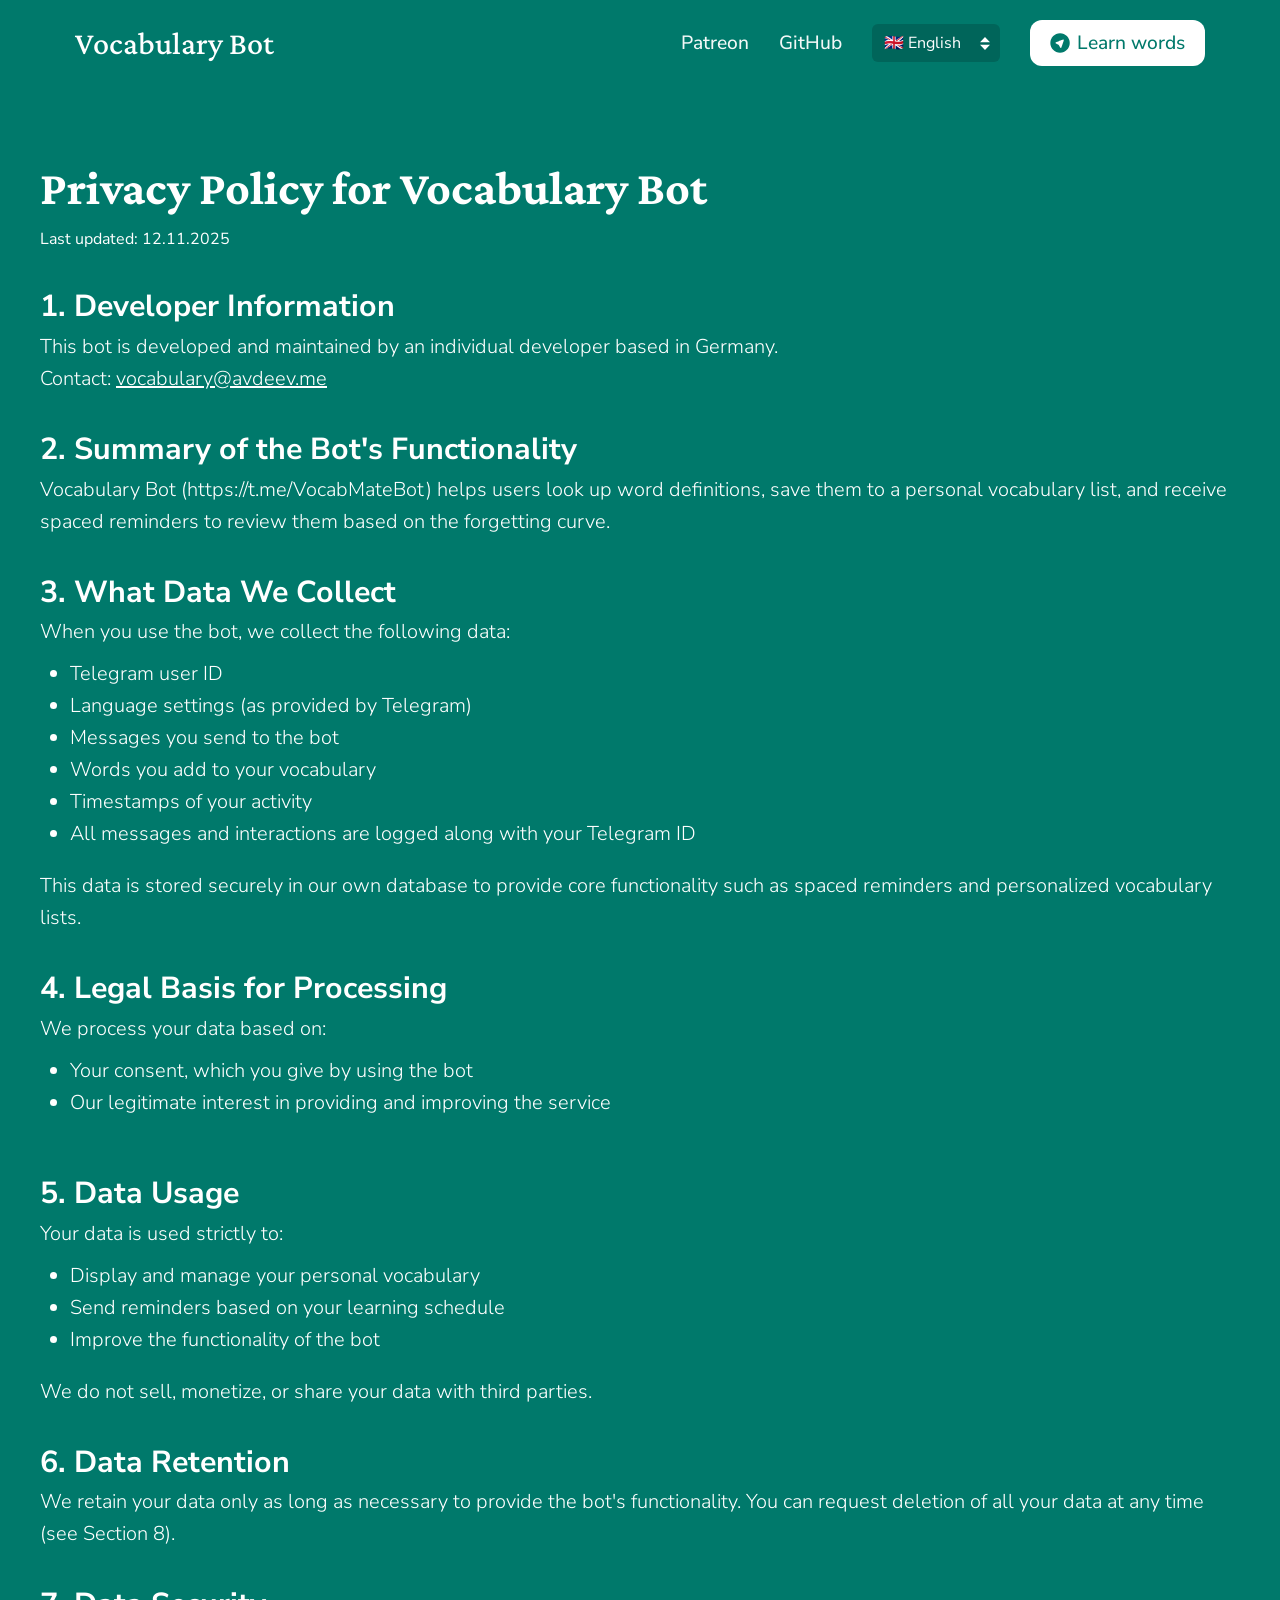
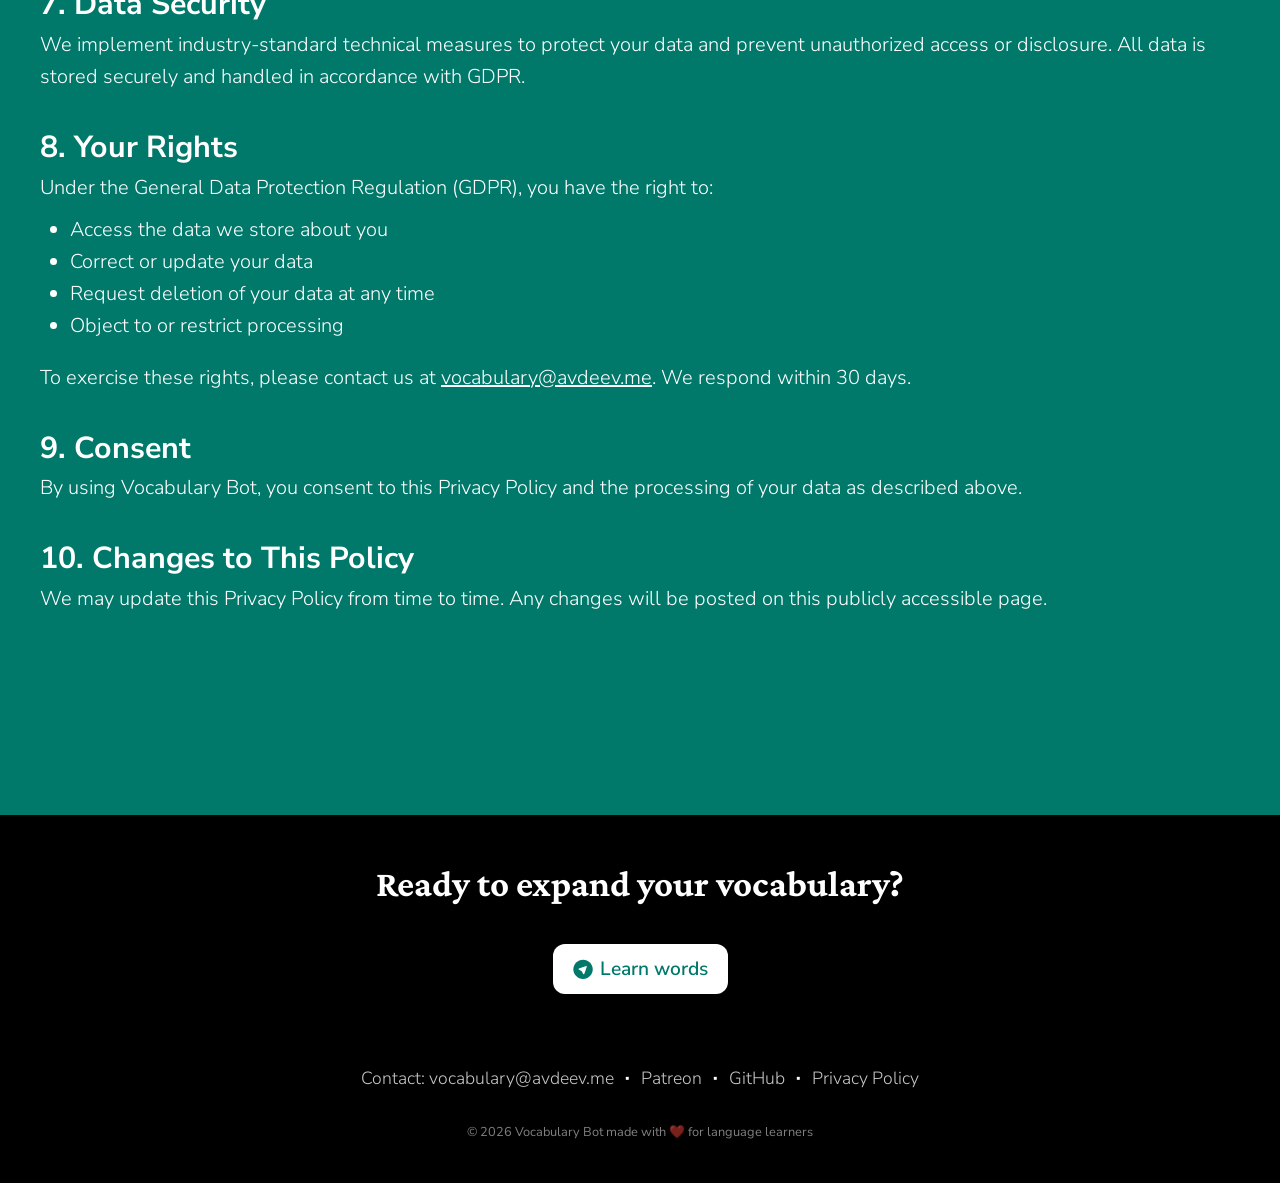
==== commit 484eef5e: "Add Telegram webhook and some improvements" ====
--- a/src/web/policy.html
+++ b/src/web/policy.html
@@ -471,10 +471,10 @@
 
         <p
           class="copyright"
-          data-en="© 2025 Vocabulary Bot made with ❤️ for language learners"
-          data-de="© 2025 Vocabulary Bot mit ❤️ gemacht für Sprachlernende"
-        >
-          © 2025 Vocabulary Bot made with ❤️ for language learners
+          data-en="© 2026 Vocabulary Bot made with ❤️ for language learners"
+          data-de="© 2026 Vocabulary Bot mit ❤️ gemacht für Sprachlernende"
+        >
+          © 2026 Vocabulary Bot made with ❤️ for language learners
         </p>
       </div>
     </div>
